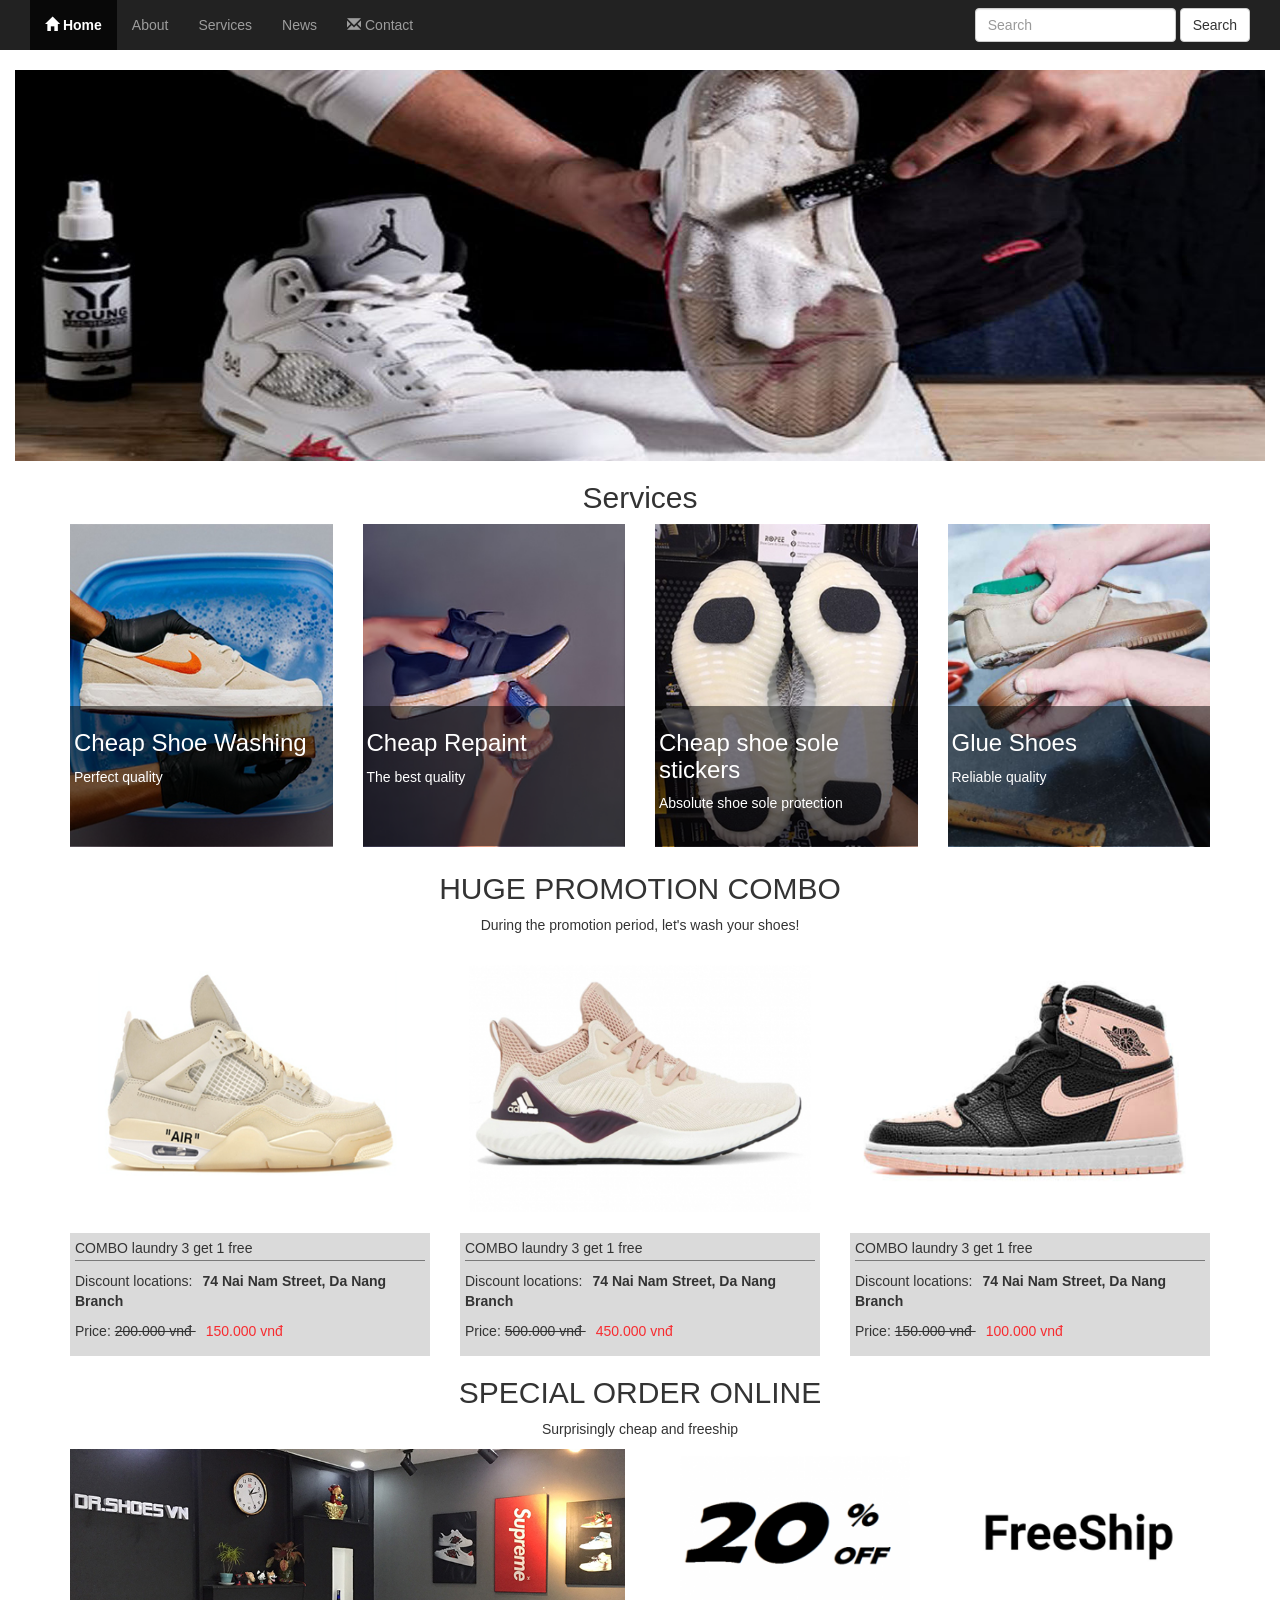
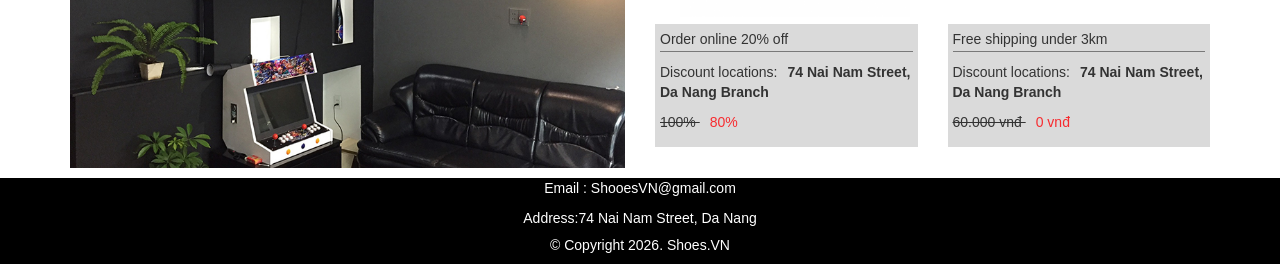
==== index.html @ 0bea7fb7 "first commit" ====
<!DOCTYPE html>
<html lang="en">

<head>
	<title>Shoe Laundry Shop</title>
	<meta charset="utf-8">
	<meta name="viewport" content="width=device-width, initial-scale=1">
	<!-- Bootstrap -->
	<link href="css/bootstrap.min.css" rel="stylesheet">
	<link href="styleindex.css" rel="stylesheet">

</head>

<body>

	<div class="container-fluid">

		<div class="row">

			<nav class="navbar navbar-inverse bg-primary" role="navigation">
				<div class="container-fluid">
					<!-- Brand and toggle get grouped for better mobile display -->
					<div class="navbar-header">
						<button type="button" class="navbar-toggle" data-toggle="collapse"
							data-target="#bs-example-navbar-collapse-1">
							<span class="sr-only">Toggle navigation</span>
							<span class="icon-bar"></span>
							<span class="icon-bar"></span>
							<span class="icon-bar"></span>
						</button>

					</div>

					<div class="collapse navbar-collapse" id="bs-example-navbar-collapse-1">
						<ul class="nav navbar-nav">

							<li class="active"> <a href="index.html"> <span class="glyphicon glyphicon-home"></span>
									Home</a> </li>

							<li><a href="#">About</a></li>
							<li><a href="#">Services</a></li>
							<li><a href="#">News</a></li>

							<li> <a href="contact.html"><span class="glyphicon glyphicon-envelope"></span> Contact</a>
							</li>
						</ul>


						<form class="navbar-form navbar-right" role="search">
							<div class="form-group">
								<input type="text" class="form-control" placeholder="Search">
							</div>
							<button type="submit" class="btn btn-default">Search</button>
						</form>

					</div><!-- /.navbar-collapse -->
				</div><!-- /.container-fluid -->
			</nav>

		</div>


		<div class="row">

			<div class="col-md-12">

				<img class="img-responsive" src="images/Shoes_Banner.jpg" />

			</div>

		</div>


	</div>
	<!--Kết thúc container-fluid-->

	<div class="container">

		<div class="row center">

			<div class="col-md-12">

				<h2>Services</h2>

			</div>

		</div>

		<div class="row">

			<div class="col-md-3 col-xs-12">
				<div class="blockImg">

					<img class="img-responsive" src="images/service01.jpg " />
					<div class="pos">
						<h3>Cheap Shoe Washing</h3>
						<p>Perfect quality</p>

					</div>

				</div>


			</div>

			<div class="col-md-3 col-xs-12">
				<div class="blockImg">
					<img class="img-responsive" src="images/service02.jpg" />
					<div class="pos">
						<h3>Cheap Repaint</h3>
						<p>The best quality</p>

					</div>

				</div>

			</div>

			<div class="col-md-3 col-xs-12">
				<div class="blockImg">

					<img class="img-responsive" src="images/service03.jpg" />
					<div class="pos">
						<h3>Cheap shoe sole stickers</h3>
						<p>Absolute shoe sole protection</p>

					</div>

				</div>


			</div>
			<div class="col-md-3 col-xs-12">
				<div class="blockImg">

					<img class="img-responsive" src="images/service04.jpg" />
					<div class="pos">
						<h3>Glue Shoes</h3>
						<p>Reliable quality</p>

					</div>

				</div>


			</div>


		</div>

		<div class="row center">

			<div class="col-md-12">

				<h2>HUGE PROMOTION COMBO</h2>
				<p>During the promotion period, let's wash your shoes!</p>
			</div>

		</div>

		<div class="row">

			<div class="col-md-4 col-xs-12">

				<div>

					<img class="img-responsive" src="images/combo01.PNG" />
					<div class="block">
						<p>COMBO laundry 3 get 1 free</p>
						<p>Discount locations:<span style="font-weight: bold;margin-left: 10px;">74 Nai Nam Street, Da
								Nang
								Branch</span> </p>
						<p>Price: <del> 200.000 vnđ </del> <span style="color: #F72B2F; margin-left:10px; ">150.000
								vnđ</span></p>

					</div>

				</div>

			</div>

			<div class="col-md-4 col-xs-12">

				<div>

					<img class="img-responsive" src="images/combo02.PNG" />
					<div class="block">
						<p>COMBO laundry 3 get 1 free</p>
						<p>Discount locations:<span style="font-weight: bold;margin-left: 10px;">74 Nai Nam Street, Da
								Nang
								Branch</span> </p>
						<p>Price: <del>500.000 vnđ </del> <span style="color: #F72B2F; margin-left:10px; ">450.000
								vnđ</span></p>
					</div>


				</div>

			</div>

			<div class="col-md-4 col-xs-12">

				<div>

					<img class="img-responsive" src="images/combo03.PNG" />
					<div class="block">
						<p>COMBO laundry 3 get 1 free</p>
						<p>Discount locations:<span style="font-weight: bold;margin-left: 10px;">74 Nai Nam Street, Da
								Nang
								Branch</span> </p>
						<p>Price: <del>150.000 vnđ </del> <span style="color: #F72B2F; margin-left:10px; ">100.000
								vnđ</span></p>

					</div>
				</div>

			</div>


		</div>


		<div class="row center">

			<div class="col-md-12 ">

				<h2>SPECIAL ORDER ONLINE</h2>
				<p>Surprisingly cheap and freeship</p>
			</div>

		</div>

		<div class="row">

			<div class="col-md-6 col-xs-12">

				<div>

					<img class="img-responsive" src="images/orderOnline.jpg" />

				</div>

			</div>

			<div class="col-md-3 col-xs-12">

				<div>

					<img class="img-responsive" src="images/sale20.png" />
					<div class="block">
						<p>Order online 20% off</p>
						<p>Discount locations:<span style="font-weight: bold;margin-left: 10px;">74 Nai Nam Street, Da
								Nang
								Branch</span> </p>
						<p><del>100% </del> <span style="color: #F72B2F; margin-left:10px; ">80%</span></p>
					</div>

				</div>

			</div>

			<div class="col-md-3 col-xs-12">

				<div>

					<img class="img-responsive" src="images/camau.jpg" />
					<div class="block">
						<p>Free shipping under 3km</p>
						<p>Discount locations:<span style="font-weight: bold;margin-left: 10px;">74 Nai Nam Street, Da
								Nang
								Branch</span> </p>
						<p><del>60.000 vnđ </del> <span style="color: #F72B2F; margin-left:10px; ">0 vnđ</span></p>
					</div>

				</div>

			</div>


		</div>



	</div>

	<div class="container-fluid footer">

		<div class="row">

			<div>

				<p>Email : ShooesVN@gmail.com</p>
				<p>Address:74 Nai Nam Street, Da Nang</p>
				<h5>&copy; Copyright 2026. Shoes.VN</h5>
			</div>

		</div>

	</div>

	<script src="js/Jquery.js"></script>
	<script src="js/bootstrap.min.js"></script>

</body>

</html>
---- styleindex.css ----
.center {
    text-align: center;
}

.block {
    background-color: #DADADA;
    padding: 5px;
}

.block p:first-child {
    padding-bottom: 2px;
    border-bottom: 1px solid #797979;
}

.footer {
    background-color: #000000;
    color: #FFFFFF;
    text-align: center;
    margin-top: 10px;
}

.blockImg {
    position: relative;
    display: inline-block;
}

.pos {
    background-color: rgb(0, 0, 0, 0.5);
    position: absolute;
    bottom: 1px;
    color: #fff;
    padding: 4px;
    width: 100%;
    height: 140px;
}

@media only screen and (max-width:600px) {
    .col-xs-12 {
        text-align: center;
    }
}
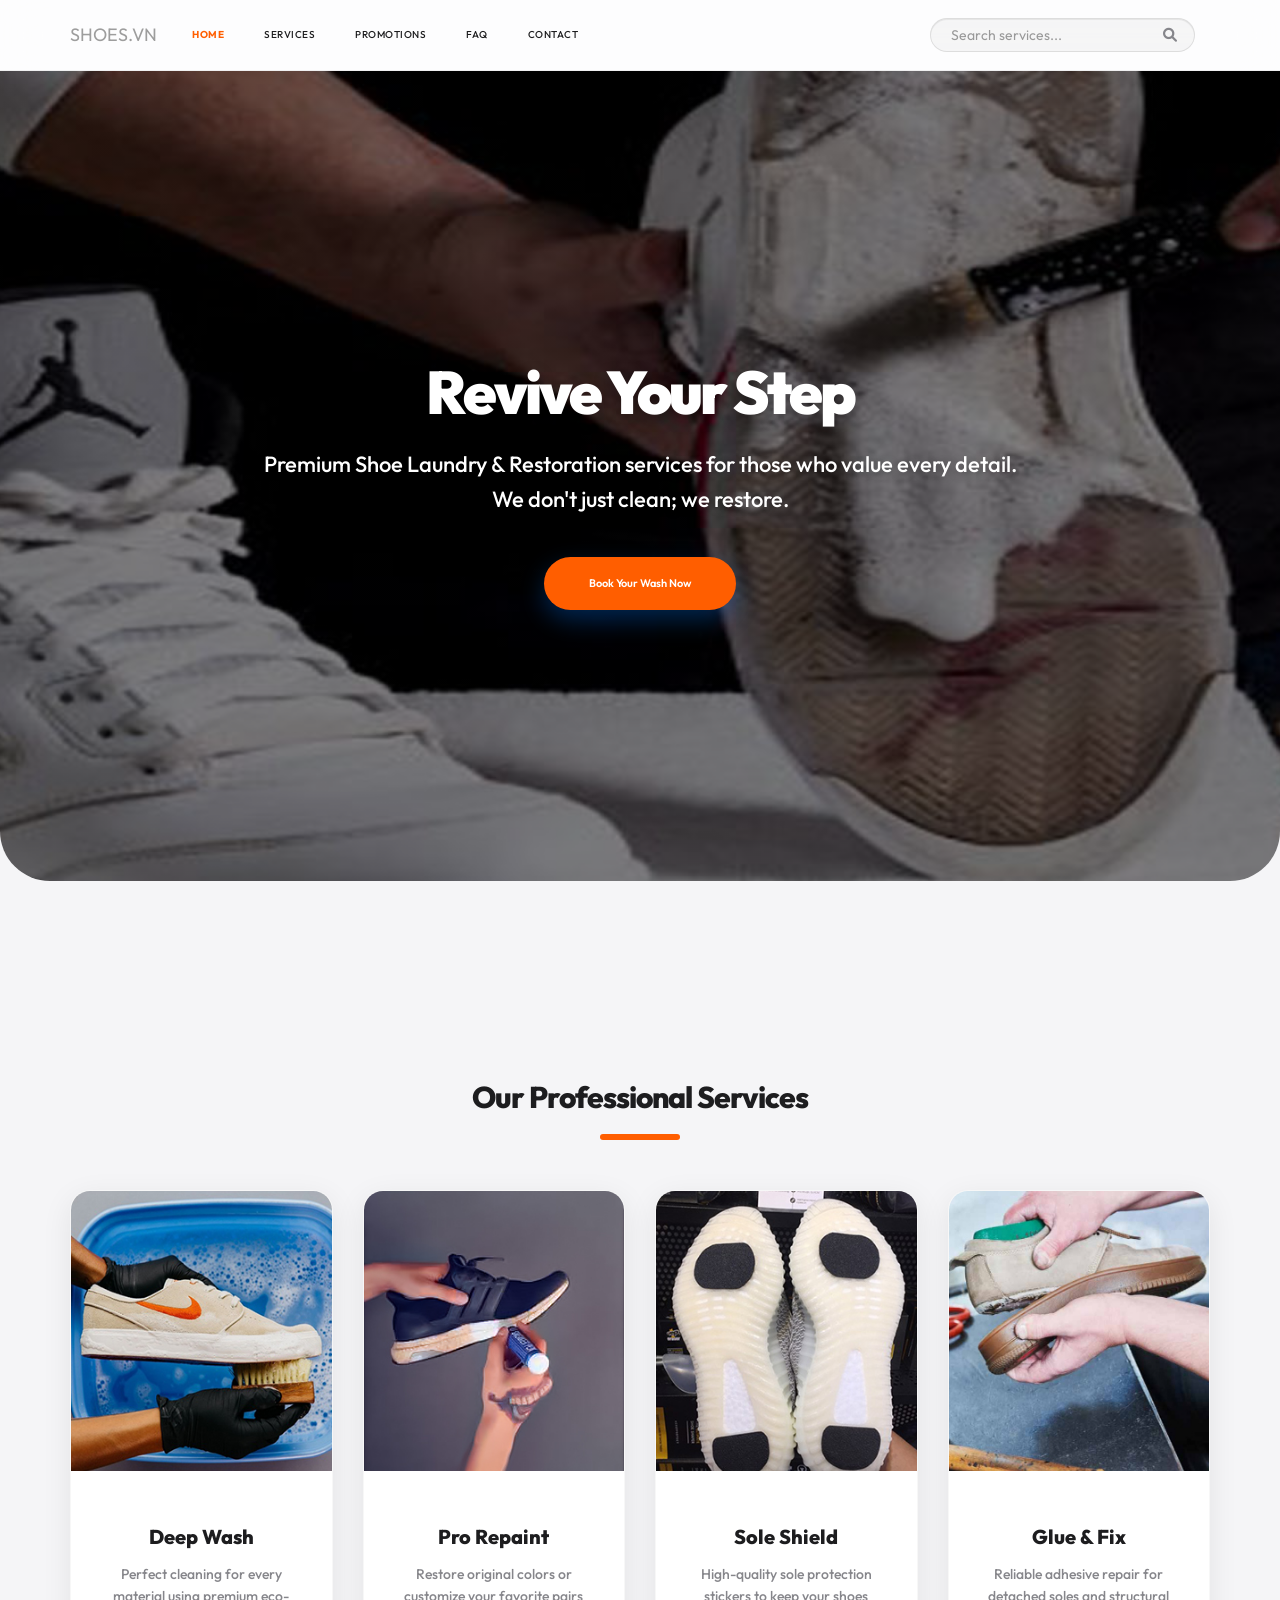
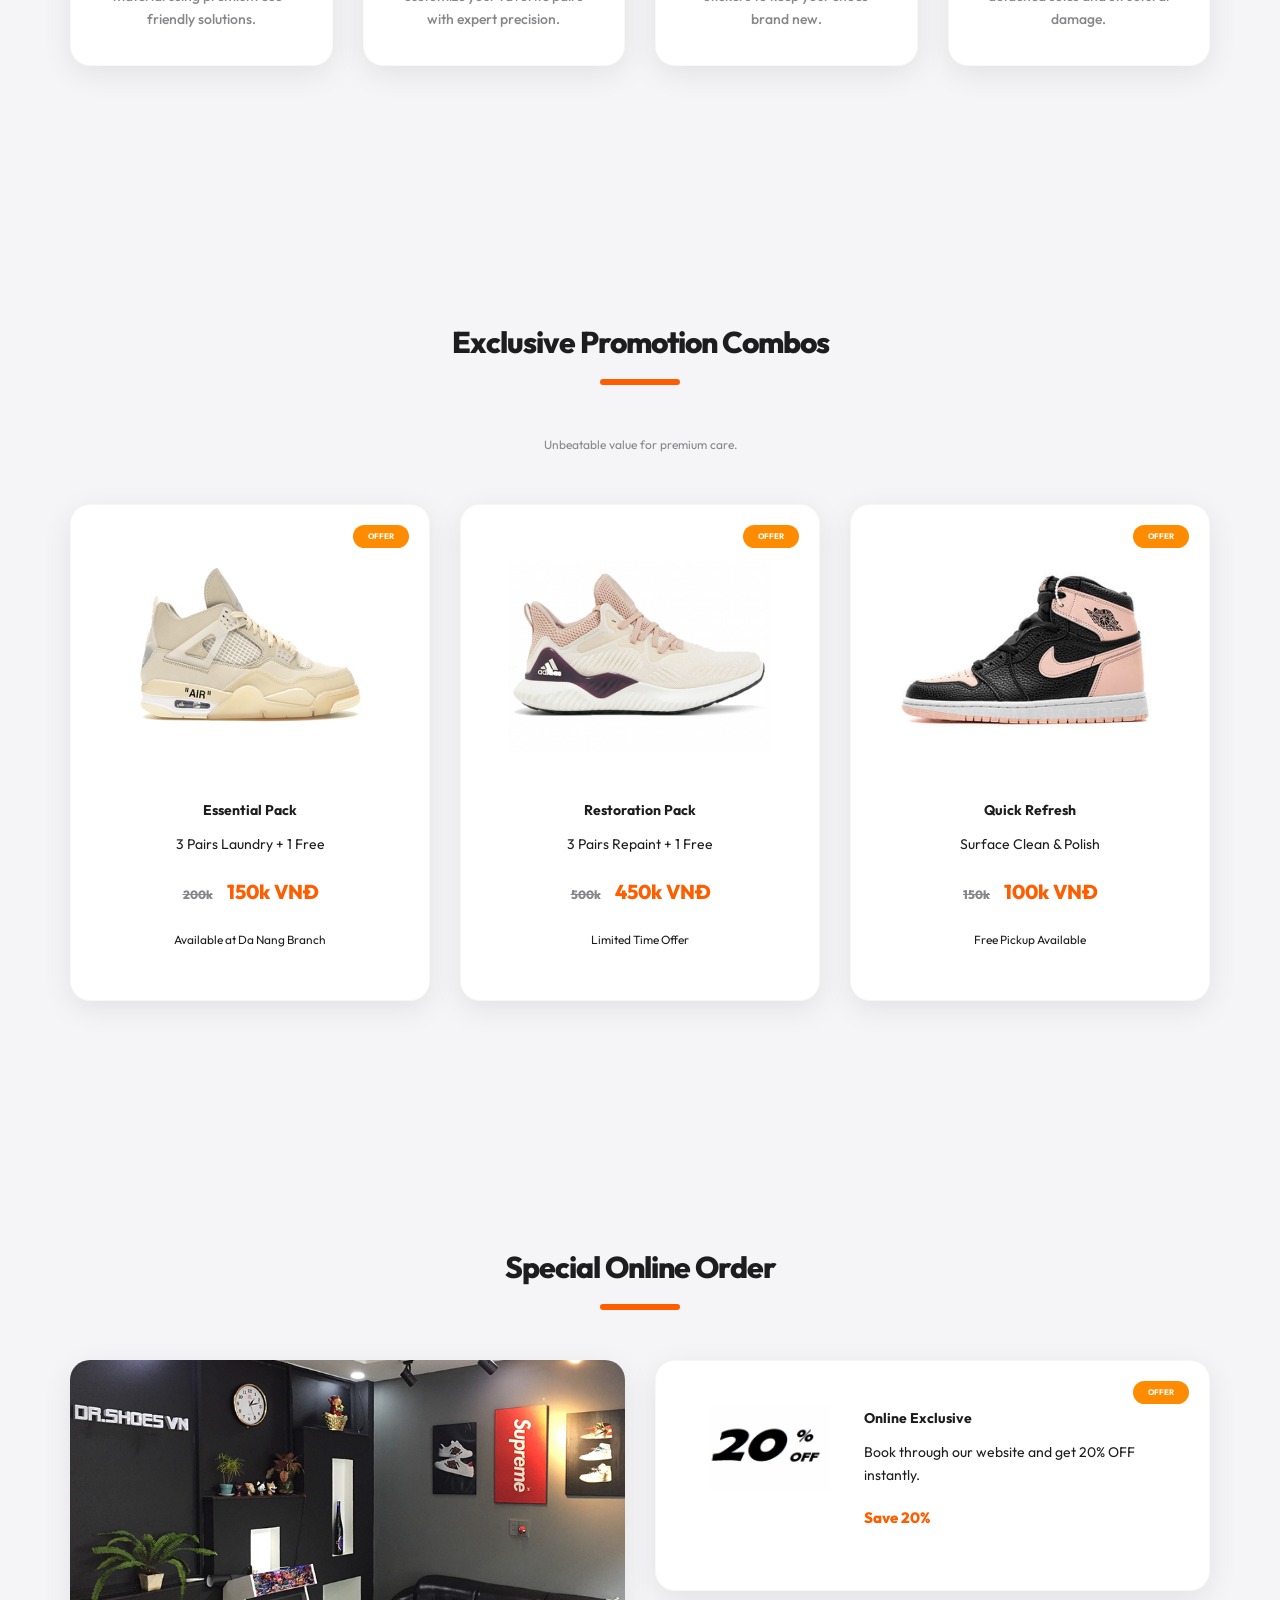
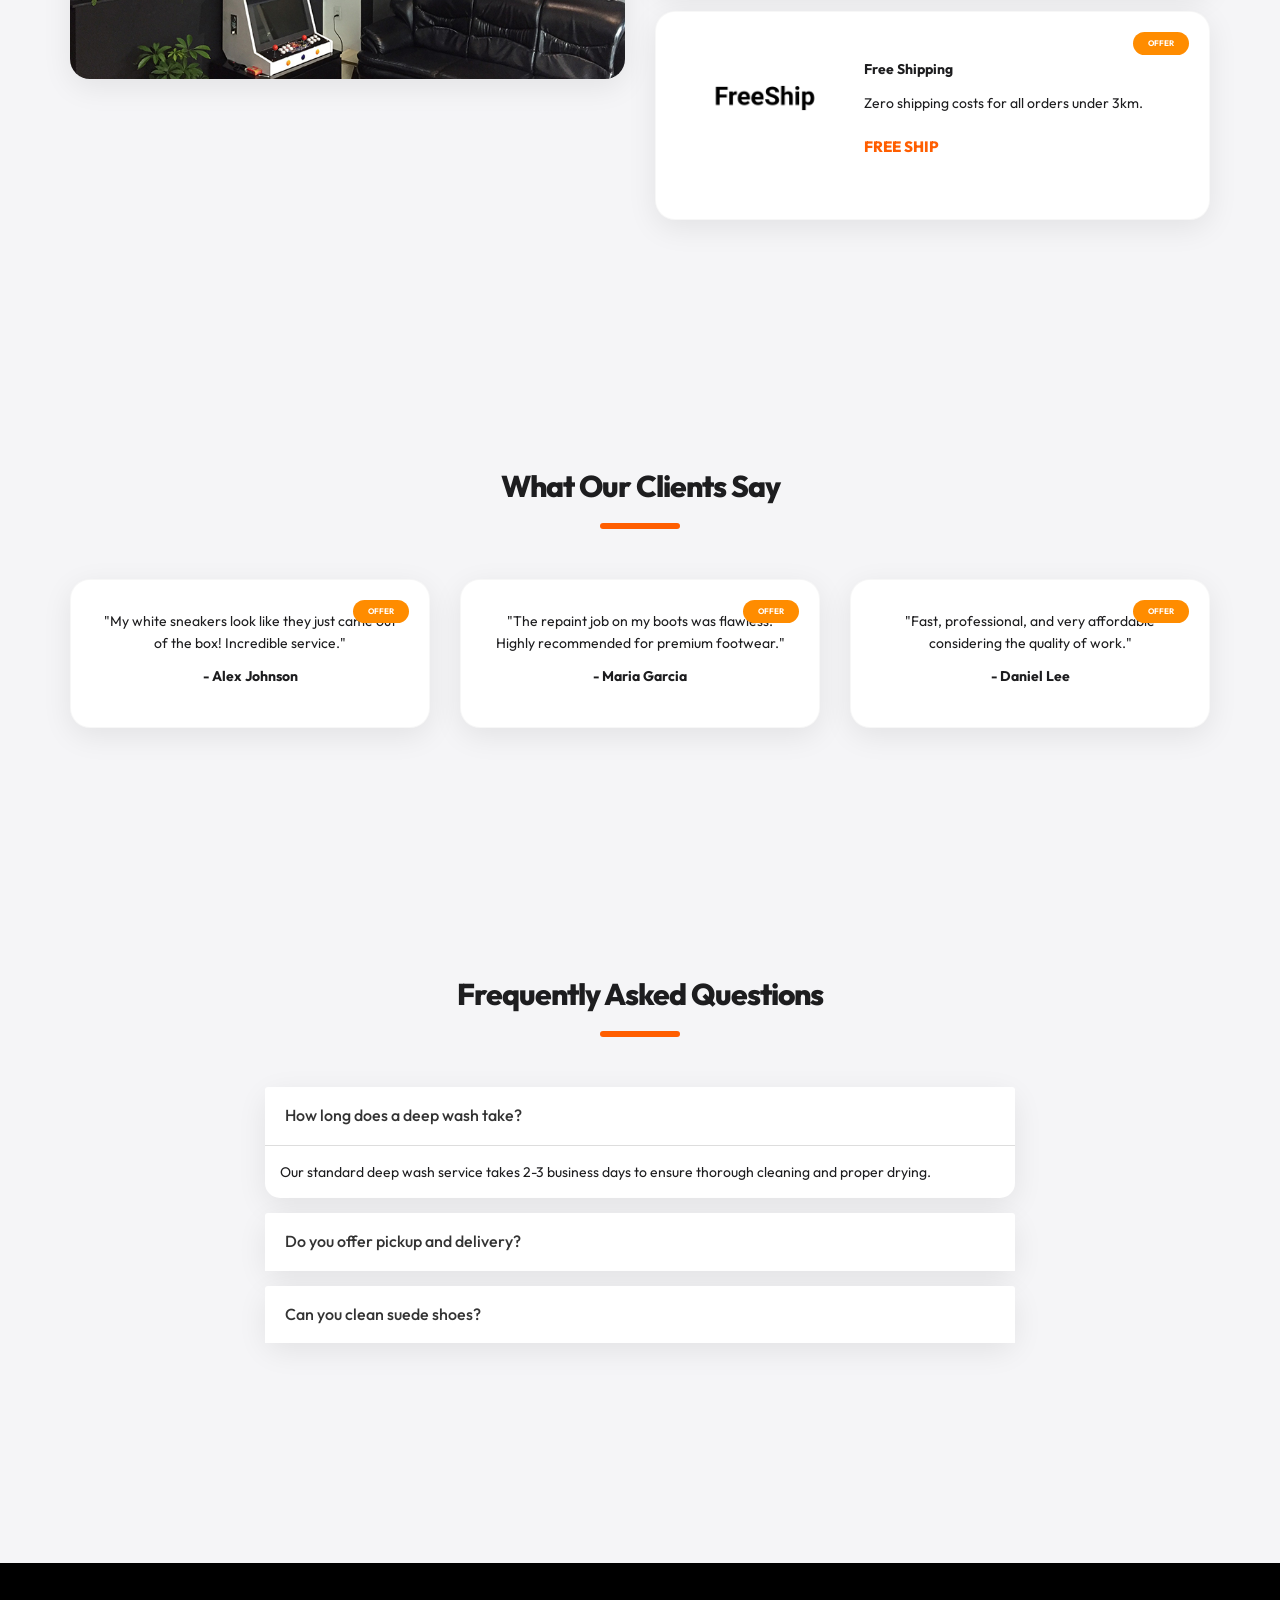
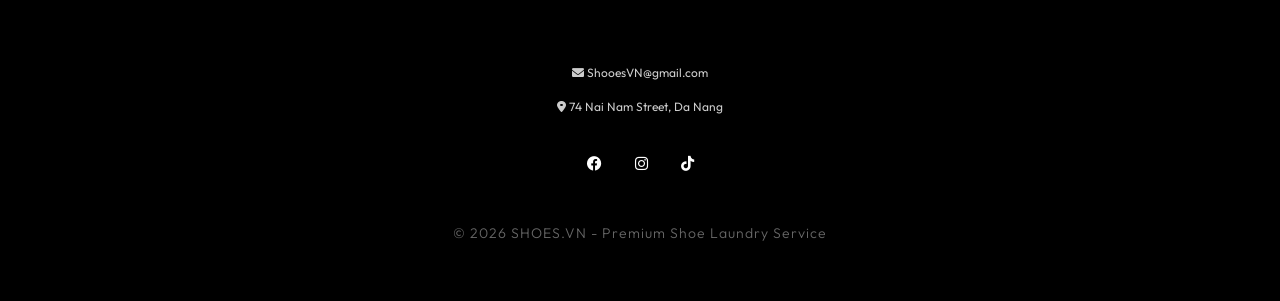
==== commit 153062b7: "update - UI" ====
--- a/index.html
+++ b/index.html
@@ -2,305 +2,308 @@
 <html lang="en">
 
 <head>
-	<title>Shoe Laundry Shop</title>
-	<meta charset="utf-8">
-	<meta name="viewport" content="width=device-width, initial-scale=1">
-	<!-- Bootstrap -->
-	<link href="css/bootstrap.min.css" rel="stylesheet">
-	<link href="styleindex.css" rel="stylesheet">
-
+    <title>Premium Shoe Laundry Shop | Shoes.VN</title>
+    <meta charset="utf-8">
+    <meta name="viewport" content="width=device-width, initial-scale=1">
+    <meta name="description" content="Professional shoe laundry service in Da Nang. Premium care for your sneakers, boots, and leather shoes.">
+    
+    <!-- Fonts -->
+    <link href="https://fonts.googleapis.com/css2?family=Outfit:wght@300;400;600;700;800&display=swap" rel="stylesheet">
+    
+    <!-- Bootstrap -->
+    <link href="css/bootstrap.min.css" rel="stylesheet">
+    <link href="styleindex.css" rel="stylesheet">
+    
+    <!-- Icons (Optional but nice) -->
+    <link rel="stylesheet" href="https://cdnjs.cloudflare.com/ajax/libs/font-awesome/6.0.0/css/all.min.css">
 </head>
 
 <body>
 
-	<div class="container-fluid">
-
-		<div class="row">
-
-			<nav class="navbar navbar-inverse bg-primary" role="navigation">
-				<div class="container-fluid">
-					<!-- Brand and toggle get grouped for better mobile display -->
-					<div class="navbar-header">
-						<button type="button" class="navbar-toggle" data-toggle="collapse"
-							data-target="#bs-example-navbar-collapse-1">
-							<span class="sr-only">Toggle navigation</span>
-							<span class="icon-bar"></span>
-							<span class="icon-bar"></span>
-							<span class="icon-bar"></span>
-						</button>
-
-					</div>
-
-					<div class="collapse navbar-collapse" id="bs-example-navbar-collapse-1">
-						<ul class="nav navbar-nav">
-
-							<li class="active"> <a href="index.html"> <span class="glyphicon glyphicon-home"></span>
-									Home</a> </li>
-
-							<li><a href="#">About</a></li>
-							<li><a href="#">Services</a></li>
-							<li><a href="#">News</a></li>
-
-							<li> <a href="contact.html"><span class="glyphicon glyphicon-envelope"></span> Contact</a>
-							</li>
-						</ul>
-
-
-						<form class="navbar-form navbar-right" role="search">
-							<div class="form-group">
-								<input type="text" class="form-control" placeholder="Search">
-							</div>
-							<button type="submit" class="btn btn-default">Search</button>
-						</form>
-
-					</div><!-- /.navbar-collapse -->
-				</div><!-- /.container-fluid -->
-			</nav>
-
-		</div>
-
-
-		<div class="row">
-
-			<div class="col-md-12">
-
-				<img class="img-responsive" src="images/Shoes_Banner.jpg" />
-
-			</div>
-
-		</div>
-
-
-	</div>
-	<!--Kết thúc container-fluid-->
-
-	<div class="container">
-
-		<div class="row center">
-
-			<div class="col-md-12">
-
-				<h2>Services</h2>
-
-			</div>
-
-		</div>
-
-		<div class="row">
-
-			<div class="col-md-3 col-xs-12">
-				<div class="blockImg">
-
-					<img class="img-responsive" src="images/service01.jpg " />
-					<div class="pos">
-						<h3>Cheap Shoe Washing</h3>
-						<p>Perfect quality</p>
-
-					</div>
-
-				</div>
-
-
-			</div>
-
-			<div class="col-md-3 col-xs-12">
-				<div class="blockImg">
-					<img class="img-responsive" src="images/service02.jpg" />
-					<div class="pos">
-						<h3>Cheap Repaint</h3>
-						<p>The best quality</p>
-
-					</div>
-
-				</div>
-
-			</div>
-
-			<div class="col-md-3 col-xs-12">
-				<div class="blockImg">
-
-					<img class="img-responsive" src="images/service03.jpg" />
-					<div class="pos">
-						<h3>Cheap shoe sole stickers</h3>
-						<p>Absolute shoe sole protection</p>
-
-					</div>
-
-				</div>
-
-
-			</div>
-			<div class="col-md-3 col-xs-12">
-				<div class="blockImg">
-
-					<img class="img-responsive" src="images/service04.jpg" />
-					<div class="pos">
-						<h3>Glue Shoes</h3>
-						<p>Reliable quality</p>
-
-					</div>
-
-				</div>
-
-
-			</div>
-
-
-		</div>
-
-		<div class="row center">
-
-			<div class="col-md-12">
-
-				<h2>HUGE PROMOTION COMBO</h2>
-				<p>During the promotion period, let's wash your shoes!</p>
-			</div>
-
-		</div>
-
-		<div class="row">
-
-			<div class="col-md-4 col-xs-12">
-
-				<div>
-
-					<img class="img-responsive" src="images/combo01.PNG" />
-					<div class="block">
-						<p>COMBO laundry 3 get 1 free</p>
-						<p>Discount locations:<span style="font-weight: bold;margin-left: 10px;">74 Nai Nam Street, Da
-								Nang
-								Branch</span> </p>
-						<p>Price: <del> 200.000 vnđ </del> <span style="color: #F72B2F; margin-left:10px; ">150.000
-								vnđ</span></p>
-
-					</div>
-
-				</div>
-
-			</div>
-
-			<div class="col-md-4 col-xs-12">
-
-				<div>
-
-					<img class="img-responsive" src="images/combo02.PNG" />
-					<div class="block">
-						<p>COMBO laundry 3 get 1 free</p>
-						<p>Discount locations:<span style="font-weight: bold;margin-left: 10px;">74 Nai Nam Street, Da
-								Nang
-								Branch</span> </p>
-						<p>Price: <del>500.000 vnđ </del> <span style="color: #F72B2F; margin-left:10px; ">450.000
-								vnđ</span></p>
-					</div>
-
-
-				</div>
-
-			</div>
-
-			<div class="col-md-4 col-xs-12">
-
-				<div>
-
-					<img class="img-responsive" src="images/combo03.PNG" />
-					<div class="block">
-						<p>COMBO laundry 3 get 1 free</p>
-						<p>Discount locations:<span style="font-weight: bold;margin-left: 10px;">74 Nai Nam Street, Da
-								Nang
-								Branch</span> </p>
-						<p>Price: <del>150.000 vnđ </del> <span style="color: #F72B2F; margin-left:10px; ">100.000
-								vnđ</span></p>
-
-					</div>
-				</div>
-
-			</div>
-
-
-		</div>
-
-
-		<div class="row center">
-
-			<div class="col-md-12 ">
-
-				<h2>SPECIAL ORDER ONLINE</h2>
-				<p>Surprisingly cheap and freeship</p>
-			</div>
-
-		</div>
-
-		<div class="row">
-
-			<div class="col-md-6 col-xs-12">
-
-				<div>
-
-					<img class="img-responsive" src="images/orderOnline.jpg" />
-
-				</div>
-
-			</div>
-
-			<div class="col-md-3 col-xs-12">
-
-				<div>
-
-					<img class="img-responsive" src="images/sale20.png" />
-					<div class="block">
-						<p>Order online 20% off</p>
-						<p>Discount locations:<span style="font-weight: bold;margin-left: 10px;">74 Nai Nam Street, Da
-								Nang
-								Branch</span> </p>
-						<p><del>100% </del> <span style="color: #F72B2F; margin-left:10px; ">80%</span></p>
-					</div>
-
-				</div>
-
-			</div>
-
-			<div class="col-md-3 col-xs-12">
-
-				<div>
-
-					<img class="img-responsive" src="images/camau.jpg" />
-					<div class="block">
-						<p>Free shipping under 3km</p>
-						<p>Discount locations:<span style="font-weight: bold;margin-left: 10px;">74 Nai Nam Street, Da
-								Nang
-								Branch</span> </p>
-						<p><del>60.000 vnđ </del> <span style="color: #F72B2F; margin-left:10px; ">0 vnđ</span></p>
-					</div>
-
-				</div>
-
-			</div>
-
-
-		</div>
-
-
-
-	</div>
-
-	<div class="container-fluid footer">
-
-		<div class="row">
-
-			<div>
-
-				<p>Email : ShooesVN@gmail.com</p>
-				<p>Address:74 Nai Nam Street, Da Nang</p>
-				<h5>&copy; Copyright 2026. Shoes.VN</h5>
-			</div>
-
-		</div>
-
-	</div>
-
-	<script src="js/Jquery.js"></script>
-	<script src="js/bootstrap.min.js"></script>
-
+    <!-- Navbar -->
+    <nav class="navbar navbar-inverse" role="navigation">
+        <div class="container">
+            <div class="navbar-header">
+                <button type="button" class="navbar-toggle" data-toggle="collapse"
+                    data-target="#main-nav">
+                    <span class="sr-only">Toggle navigation</span>
+                    <span class="icon-bar"></span>
+                    <span class="icon-bar"></span>
+                    <span class="icon-bar"></span>
+                </button>
+                <a class="navbar-brand" href="index.html">SHOES.VN</a>
+            </div>
+
+            <div class="collapse navbar-collapse" id="main-nav">
+                <ul class="nav navbar-nav">
+                    <li class="active"><a href="index.html">Home</a></li>
+                    <li><a href="#services">Services</a></li>
+                    <li><a href="#promotions">Promotions</a></li>
+                    <li><a href="#faq">FAQ</a></li>
+                    <li><a href="contact.html">Contact</a></li>
+                </ul>
+
+                <form class="navbar-form navbar-right" role="search">
+                    <div class="form-group search-wrapper">
+                        <input type="text" class="form-control" placeholder="Search services...">
+                        <i class="fas fa-search search-icon"></i>
+                    </div>
+                </form>
+            </div>
+        </div>
+    </nav>
+
+    <!-- Hero Section -->
+    <header class="hero-section">
+        <div class="hero-content">
+            <h1>Revive Your Step</h1>
+            <p>Premium Shoe Laundry & Restoration services for those who value every detail. We don't just clean; we restore.</p>
+            <a href="contact.html" class="btn-primary-modern">Book Your Wash Now</a>
+        </div>
+    </header>
+
+    <main class="container">
+
+        <!-- Services Section -->
+        <section id="services" class="section-padding">
+            <h2>Our Professional Services</h2>
+            <div class="row">
+                <div class="col-md-3 col-sm-6">
+                    <div class="service-card">
+                        <div class="img-wrapper">
+                            <img src="images/service01.jpg" alt="Shoe Washing">
+                        </div>
+                        <div class="card-body">
+                            <h3>Deep Wash</h3>
+                            <p>Perfect cleaning for every material using premium eco-friendly solutions.</p>
+                        </div>
+                    </div>
+                </div>
+
+                <div class="col-md-3 col-sm-6">
+                    <div class="service-card">
+                        <div class="img-wrapper">
+                            <img src="images/service02.jpg" alt="Repaint">
+                        </div>
+                        <div class="card-body">
+                            <h3>Pro Repaint</h3>
+                            <p>Restore original colors or customize your favorite pairs with expert precision.</p>
+                        </div>
+                    </div>
+                </div>
+
+                <div class="col-md-3 col-sm-6">
+                    <div class="service-card">
+                        <div class="img-wrapper">
+                            <img src="images/service03.jpg" alt="Sole Protection">
+                        </div>
+                        <div class="card-body">
+                            <h3>Sole Shield</h3>
+                            <p>High-quality sole protection stickers to keep your shoes brand new.</p>
+                        </div>
+                    </div>
+                </div>
+
+                <div class="col-md-3 col-sm-6">
+                    <div class="service-card">
+                        <div class="img-wrapper">
+                            <img src="images/service04.jpg" alt="Glue Repair">
+                        </div>
+                        <div class="card-body">
+                            <h3>Glue & Fix</h3>
+                            <p>Reliable adhesive repair for detached soles and structural damage.</p>
+                        </div>
+                    </div>
+                </div>
+            </div>
+        </section>
+
+        <!-- Promotions Section -->
+        <section id="promotions" class="section-padding">
+            <div class="row center">
+                <div class="col-md-12">
+                    <h2>Exclusive Promotion Combos</h2>
+                    <p style="margin-bottom: 50px; font-size: 1.2rem; color: var(--text-muted);">Unbeatable value for premium care.</p>
+                </div>
+            </div>
+
+            <div class="row">
+                <div class="col-md-4">
+                    <div class="combo-card">
+                        <img src="images/combo01.PNG" alt="Combo 1">
+                        <h4>Essential Pack</h4>
+                        <p>3 Pairs Laundry + 1 Free</p>
+                        <div class="price-tag"><del>200k</del> 150k VNĐ</div>
+                        <p><small>Available at Da Nang Branch</small></p>
+                    </div>
+                </div>
+
+                <div class="col-md-4">
+                    <div class="combo-card">
+                        <img src="images/combo02.PNG" alt="Combo 2">
+                        <h4>Restoration Pack</h4>
+                        <p>3 Pairs Repaint + 1 Free</p>
+                        <div class="price-tag"><del>500k</del> 450k VNĐ</div>
+                        <p><small>Limited Time Offer</small></p>
+                    </div>
+                </div>
+
+                <div class="col-md-4">
+                    <div class="combo-card">
+                        <img src="images/combo03.PNG" alt="Combo 3">
+                        <h4>Quick Refresh</h4>
+                        <p>Surface Clean & Polish</p>
+                        <div class="price-tag"><del>150k</del> 100k VNĐ</div>
+                        <p><small>Free Pickup Available</small></p>
+                    </div>
+                </div>
+            </div>
+        </section>
+
+        <!-- Online Order Section -->
+        <section class="section-padding">
+            <h2>Special Online Order</h2>
+            <div class="row">
+                <div class="col-md-6">
+                    <div style="border-radius: 20px; overflow: hidden; box-shadow: var(--shadow-soft);">
+                        <img class="img-responsive" src="images/orderOnline.jpg" alt="Order Online">
+                    </div>
+                </div>
+                <div class="col-md-6">
+                    <div class="row">
+                        <div class="col-md-12">
+                            <div class="combo-card" style="margin-bottom: 20px; text-align: left;">
+                                <div class="row">
+                                    <div class="col-xs-4">
+                                        <img src="images/sale20.png" alt="20% Off" class="img-responsive">
+                                    </div>
+                                    <div class="col-xs-8">
+                                        <h4>Online Exclusive</h4>
+                                        <p>Book through our website and get 20% OFF instantly.</p>
+                                        <div class="price-tag" style="font-size: 1.5rem;">Save 20%</div>
+                                    </div>
+                                </div>
+                            </div>
+                        </div>
+                        <div class="col-md-12">
+                            <div class="combo-card" style="text-align: left;">
+                                <div class="row">
+                                    <div class="col-xs-4">
+                                        <img src="images/camau.jpg" alt="Free Shipping" class="img-responsive">
+                                    </div>
+                                    <div class="col-xs-8">
+                                        <h4>Free Shipping</h4>
+                                        <p>Zero shipping costs for all orders under 3km.</p>
+                                        <div class="price-tag" style="font-size: 1.5rem;">FREE SHIP</div>
+                                    </div>
+                                </div>
+                            </div>
+                        </div>
+                    </div>
+                </div>
+            </div>
+        </section>
+
+        <!-- Testimonials -->
+        <section id="testimonials" class="section-padding">
+            <h2>What Our Clients Say</h2>
+            <div class="row">
+                <div class="col-md-4">
+                    <div class="combo-card" style="padding: 30px;">
+                        <p>"My white sneakers look like they just came out of the box! Incredible service."</p>
+                        <p><strong>- Alex Johnson</strong></p>
+                    </div>
+                </div>
+                <div class="col-md-4">
+                    <div class="combo-card" style="padding: 30px;">
+                        <p>"The repaint job on my boots was flawless. Highly recommended for premium footwear."</p>
+                        <p><strong>- Maria Garcia</strong></p>
+                    </div>
+                </div>
+                <div class="col-md-4">
+                    <div class="combo-card" style="padding: 30px;">
+                        <p>"Fast, professional, and very affordable considering the quality of work."</p>
+                        <p><strong>- Daniel Lee</strong></p>
+                    </div>
+                </div>
+            </div>
+        </section>
+
+        <!-- FAQ Section -->
+        <section id="faq" class="section-padding">
+            <h2>Frequently Asked Questions</h2>
+            <div class="row">
+                <div class="col-md-8 col-md-offset-2">
+                    <div class="panel-group" id="accordion">
+                        <div class="panel panel-default" style="border-radius: 15px; border: none; box-shadow: var(--shadow-soft); margin-bottom: 15px;">
+                            <div class="panel-heading" style="background: white; padding: 20px;">
+                                <h4 class="panel-title">
+                                    <a data-toggle="collapse" data-parent="#accordion" href="#collapse1">How long does a deep wash take?</a>
+                                </h4>
+                            </div>
+                            <div id="collapse1" class="panel-collapse collapse in">
+                                <div class="panel-body">Our standard deep wash service takes 2-3 business days to ensure thorough cleaning and proper drying.</div>
+                            </div>
+                        </div>
+                        <div class="panel panel-default" style="border-radius: 15px; border: none; box-shadow: var(--shadow-soft); margin-bottom: 15px;">
+                            <div class="panel-heading" style="background: white; padding: 20px;">
+                                <h4 class="panel-title">
+                                    <a data-toggle="collapse" data-parent="#accordion" href="#collapse2">Do you offer pickup and delivery?</a>
+                                </h4>
+                            </div>
+                            <div id="collapse2" class="panel-collapse collapse">
+                                <div class="panel-body">Yes, we offer free pickup and delivery for orders within 3km. A small fee applies for greater distances.</div>
+                            </div>
+                        </div>
+                        <div class="panel panel-default" style="border-radius: 15px; border: none; box-shadow: var(--shadow-soft); margin-bottom: 15px;">
+                            <div class="panel-heading" style="background: white; padding: 20px;">
+                                <h4 class="panel-title">
+                                    <a data-toggle="collapse" data-parent="#accordion" href="#collapse3">Can you clean suede shoes?</a>
+                                </h4>
+                            </div>
+                            <div id="collapse3" class="panel-collapse collapse">
+                                <div class="panel-body">Absolutely! We use specialized cleaning methods and brushes for delicate materials like suede and nubuck.</div>
+                            </div>
+                        </div>
+                    </div>
+                </div>
+            </div>
+        </section>
+
+    </main>
+
+    <!-- Footer -->
+    <footer class="footer">
+        <div class="container footer-content">
+            <p><i class="fas fa-envelope"></i> ShooesVN@gmail.com</p>
+            <p><i class="fas fa-map-marker-alt"></i> 74 Nai Nam Street, Da Nang</p>
+            <div style="margin-top: 20px;">
+                <a href="#" style="color: white; margin: 0 15px; font-size: 1.5rem;"><i class="fab fa-facebook"></i></a>
+                <a href="#" style="color: white; margin: 0 15px; font-size: 1.5rem;"><i class="fab fa-instagram"></i></a>
+                <a href="#" style="color: white; margin: 0 15px; font-size: 1.5rem;"><i class="fab fa-tiktok"></i></a>
+            </div>
+            <h5>&copy; 2026 SHOES.VN - Premium Shoe Laundry Service</h5>
+        </div>
+    </footer>
+
+    <script src="js/Jquery.js"></script>
+    <script src="js/bootstrap.min.js"></script>
+    <script>
+        // Smooth scrolling for anchor links
+        $(document).ready(function(){
+            $("a").on('click', function(event) {
+                if (this.hash !== "") {
+                    event.preventDefault();
+                    var hash = this.hash;
+                    $('html, body').animate({
+                        scrollTop: $(hash).offset().top - 80
+                    }, 800, function(){
+                        window.location.hash = hash;
+                    });
+                }
+            });
+        });
+    </script>
 </body>
 
 </html>
--- a/styleindex.css
+++ b/styleindex.css
@@ -1,41 +1,370 @@
+:root {
+    --primary: #FF5E00; /* Vibrant Orange */
+    --primary-hover: #E65500;
+    --secondary: #FF8C00;
+    --bg-light: #F5F5F7;
+    --surface: rgba(255, 255, 255, 0.8);
+    --text-main: #1D1D1F;
+    --text-muted: #86868B;
+    --border-radius: 20px;
+    --shadow-soft: 0 8px 30px rgba(0, 0, 0, 0.08);
+    --shadow-glow: 0 0 25px rgba(255, 94, 0, 0.4);
+    --transition: all 0.4s cubic-bezier(0.16, 1, 0.3, 1);
+}
+
+* {
+    margin: 0;
+    padding: 0;
+    box-sizing: border-box;
+}
+
+body {
+    font-family: 'Outfit', -apple-system, BlinkMacSystemFont, "Segoe UI", Roboto, sans-serif;
+    background-color: var(--bg-light);
+    color: var(--text-main);
+    line-height: 1.6;
+    overflow-x: hidden;
+}
+
+/* Navbar Modernization */
+.navbar {
+    background: var(--surface) !important;
+    backdrop-filter: blur(20px);
+    -webkit-backdrop-filter: blur(20px);
+    border-bottom: 1px solid rgba(0, 0, 0, 0.05) !important;
+    padding: 10px 0;
+    transition: var(--transition);
+    position: sticky;
+    top: 0;
+    z-index: 1000;
+    margin-bottom: 0 !important;
+    border-radius: 0 !important;
+}
+
+.navbar-inverse .navbar-nav > li > a {
+    color: var(--text-main) !important;
+    font-weight: 500;
+    font-size: 1rem;
+    padding: 15px 20px;
+    transition: var(--transition);
+    text-transform: uppercase;
+    letter-spacing: 0.5px;
+}
+
+.navbar-inverse .navbar-nav > li > a:hover {
+    color: var(--primary) !important;
+}
+
+.navbar-inverse .navbar-nav > .active > a,
+.navbar-inverse .navbar-nav > .active > a:hover,
+.navbar-inverse .navbar-nav > .active > a:focus,
+.navbar-inverse .navbar-nav > .active {
+    background: transparent !important;
+    background-color: transparent !important;
+    color: var(--primary) !important;
+    font-weight: 700;
+    box-shadow: none !important;
+}
+
+.navbar-inverse .navbar-nav > li > a:focus,
+.navbar-inverse .navbar-nav > li > a:hover {
+    background: transparent !important;
+    color: var(--primary) !important;
+}
+
+/* Search Box with Icon */
+.search-wrapper {
+    position: relative;
+}
+
+.search-icon {
+    position: absolute;
+    right: 18px;
+    top: 50%;
+    transform: translateY(-50%);
+    color: var(--text-muted);
+    font-size: 1.4rem;
+    font-weight: 900;
+    pointer-events: none;
+    transition: var(--transition);
+}
+
+.search-wrapper .form-control {
+    padding-right: 40px !important;
+    padding-left: 20px !important;
+    border-radius: 20px !important;
+    border: 1px solid rgba(0,0,0,0.1) !important;
+    background: rgba(0,0,0,0.03) !important;
+    transition: var(--transition);
+}
+
+.search-wrapper .form-control:focus {
+    background: white !important;
+    border-color: var(--primary) !important;
+    box-shadow: 0 0 0 4px rgba(255, 94, 0, 0.1) !important;
+}
+
+.search-wrapper .form-control:focus + .search-icon {
+    color: var(--primary);
+}
+
+/* Hero Section */
+.hero-section {
+    position: relative;
+    height: 90vh;
+    display: flex;
+    align-items: center;
+    justify-content: center;
+    background: linear-gradient(rgba(0,0,0,0.5), rgba(0,0,0,0.5)), url('images/Shoes_Banner.jpg');
+    background-size: cover;
+    background-position: center;
+    background-attachment: fixed;
+    color: white;
+    text-align: center;
+    margin-bottom: 80px;
+    border-radius: 0 0 50px 50px;
+}
+
+.hero-content {
+    max-width: 800px;
+    padding: 20px;
+}
+
+.hero-content h1 {
+    font-size: 6rem;
+    font-weight: 900;
+    margin-bottom: 25px;
+    letter-spacing: -3px;
+    line-height: 1;
+    animation: fadeInUp 1s ease-out;
+    text-shadow: 0 5px 15px rgba(0,0,0,0.3);
+}
+
+.hero-content p {
+    font-size: 2.2rem;
+    margin-bottom: 40px;
+    opacity: 1;
+    font-weight: 500;
+    animation: fadeInUp 1s ease-out 0.2s backwards;
+    text-shadow: 0 2px 10px rgba(0,0,0,0.3);
+}
+
+.btn-primary-modern {
+    background: var(--primary);
+    color: white !important;
+    padding: 18px 45px;
+    border-radius: 50px;
+    font-weight: 600;
+    text-decoration: none;
+    transition: var(--transition);
+    display: inline-block;
+    border: none;
+    font-size: 1.1rem;
+    box-shadow: 0 10px 25px rgba(0, 122, 255, 0.3);
+    animation: fadeInUp 1s ease-out 0.4s backwards;
+}
+
+.btn-primary-modern:hover {
+    transform: translateY(-5px) scale(1.05);
+    box-shadow: var(--shadow-glow);
+    background: var(--primary-hover);
+    animation: pulseGlow 1s infinite;
+}
+
+@keyframes pulseGlow {
+    0% { box-shadow: 0 0 0 0 rgba(255, 94, 0, 0.7); }
+    70% { box-shadow: 0 0 0 15px rgba(255, 94, 0, 0); }
+    100% { box-shadow: 0 0 0 0 rgba(255, 94, 0, 0); }
+}
+
+/* Section Styling */
+.section-padding {
+    padding: 100px 0;
+}
+
+h2 {
+    font-size: 3rem;
+    font-weight: 800;
+    margin-bottom: 50px;
+    text-align: center;
+    letter-spacing: -1px;
+}
+
+h2::after {
+    content: '';
+    display: block;
+    width: 80px;
+    height: 6px;
+    background: var(--primary);
+    margin: 20px auto 0;
+    border-radius: 3px;
+}
+
+/* Service Cards */
+.service-card {
+    background: white;
+    border-radius: var(--border-radius);
+    overflow: hidden;
+    box-shadow: var(--shadow-soft);
+    transition: var(--transition);
+    margin-bottom: 40px;
+    height: 100%;
+    border: 1px solid rgba(0,0,0,0.03);
+}
+
+.service-card:hover {
+    transform: translateY(-15px);
+    box-shadow: 0 30px 60px rgba(0, 0, 0, 0.12);
+}
+
+.service-card .img-wrapper {
+    height: 280px;
+    overflow: hidden;
+}
+
+.service-card img {
+    width: 100%;
+    height: 100%;
+    object-fit: cover;
+    transition: var(--transition);
+}
+
+.service-card:hover img {
+    transform: scale(1.1);
+}
+
+.service-card .card-body {
+    padding: 35px;
+    text-align: center;
+}
+
+.service-card h3 {
+    font-size: 2rem;
+    font-weight: 800;
+    margin-bottom: 15px;
+    color: var(--text-main);
+}
+
+.service-card p {
+    color: var(--text-muted);
+    font-size: 1.4rem;
+    font-weight: 500;
+    margin-bottom: 0;
+}
+
+/* Combo Cards */
+.combo-card {
+    background: white;
+    border-radius: var(--border-radius);
+    padding: 40px;
+    text-align: center;
+    box-shadow: var(--shadow-soft);
+    transition: var(--transition);
+    margin-bottom: 30px;
+    border: 1px solid rgba(0,0,0,0.03);
+    position: relative;
+}
+
+.combo-card::before {
+    content: 'OFFER';
+    position: absolute;
+    top: 20px;
+    right: 20px;
+    background: var(--secondary);
+    color: white;
+    padding: 5px 15px;
+    border-radius: 20px;
+    font-size: 0.8rem;
+    font-weight: 700;
+}
+
+.combo-card:hover {
+    transform: translateY(-10px);
+}
+
+.combo-card img {
+    border-radius: 15px;
+    margin-bottom: 25px;
+    width: 100%;
+}
+
+.combo-card h4 {
+    font-size: 1.4rem;
+    font-weight: 700;
+    margin-bottom: 15px;
+}
+
+.combo-card .price-tag {
+    font-size: 2rem;
+    font-weight: 800;
+    color: var(--primary);
+    margin: 20px 0;
+}
+
+.combo-card del {
+    color: var(--text-muted);
+    font-size: 1.2rem;
+    margin-right: 10px;
+}
+
+/* Footer */
+.footer {
+    background: #000 !important;
+    color: white !important;
+    padding: 100px 0 50px;
+    margin-top: 100px;
+}
+
+.footer-content {
+    display: flex;
+    flex-direction: column;
+    align-items: center;
+}
+
+.footer p {
+    font-size: 1.2rem;
+    opacity: 0.8;
+    margin-bottom: 15px;
+}
+
+.footer h5 {
+    margin-top: 50px;
+    opacity: 0.4;
+    font-weight: 300;
+    letter-spacing: 1px;
+}
+
+/* Animations */
+@keyframes fadeInUp {
+    from {
+        opacity: 0;
+        transform: translateY(30px);
+    }
+    to {
+        opacity: 1;
+        transform: translateY(0);
+    }
+}
+
 .center {
     text-align: center;
 }
 
-.block {
-    background-color: #DADADA;
-    padding: 5px;
-}
-
-.block p:first-child {
-    padding-bottom: 2px;
-    border-bottom: 1px solid #797979;
-}
-
-.footer {
-    background-color: #000000;
-    color: #FFFFFF;
-    text-align: center;
-    margin-top: 10px;
-}
-
-.blockImg {
-    position: relative;
-    display: inline-block;
-}
-
-.pos {
-    background-color: rgb(0, 0, 0, 0.5);
-    position: absolute;
-    bottom: 1px;
-    color: #fff;
-    padding: 4px;
-    width: 100%;
-    height: 140px;
-}
-
-@media only screen and (max-width:600px) {
-    .col-xs-12 {
-        text-align: center;
+/* Responsive */
+@media (max-width: 992px) {
+    .hero-content h1 {
+        font-size: 3.5rem;
+    }
+}
+
+@media (max-width: 768px) {
+    .hero-section {
+        height: 70vh;
+    }
+    .hero-content h1 {
+        font-size: 2.8rem;
+    }
+    h2 {
+        font-size: 2.2rem;
     }
 }
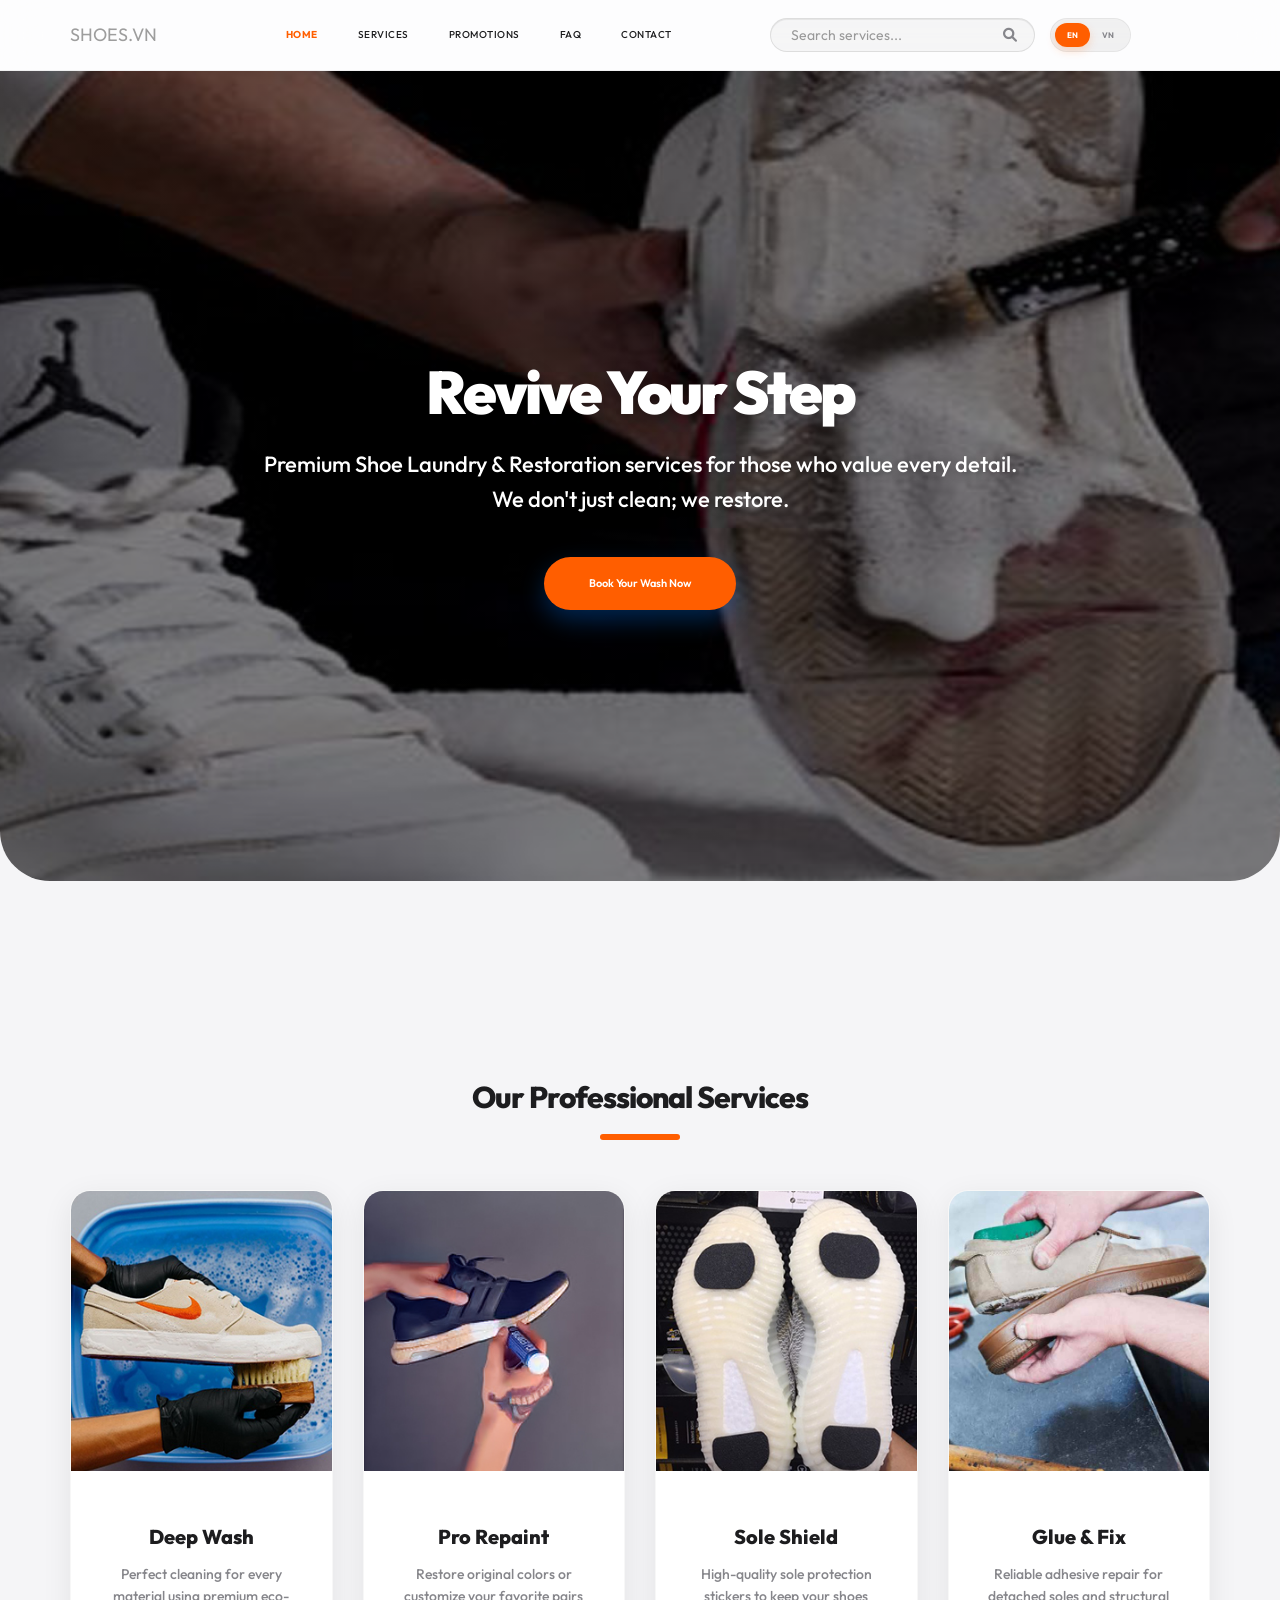
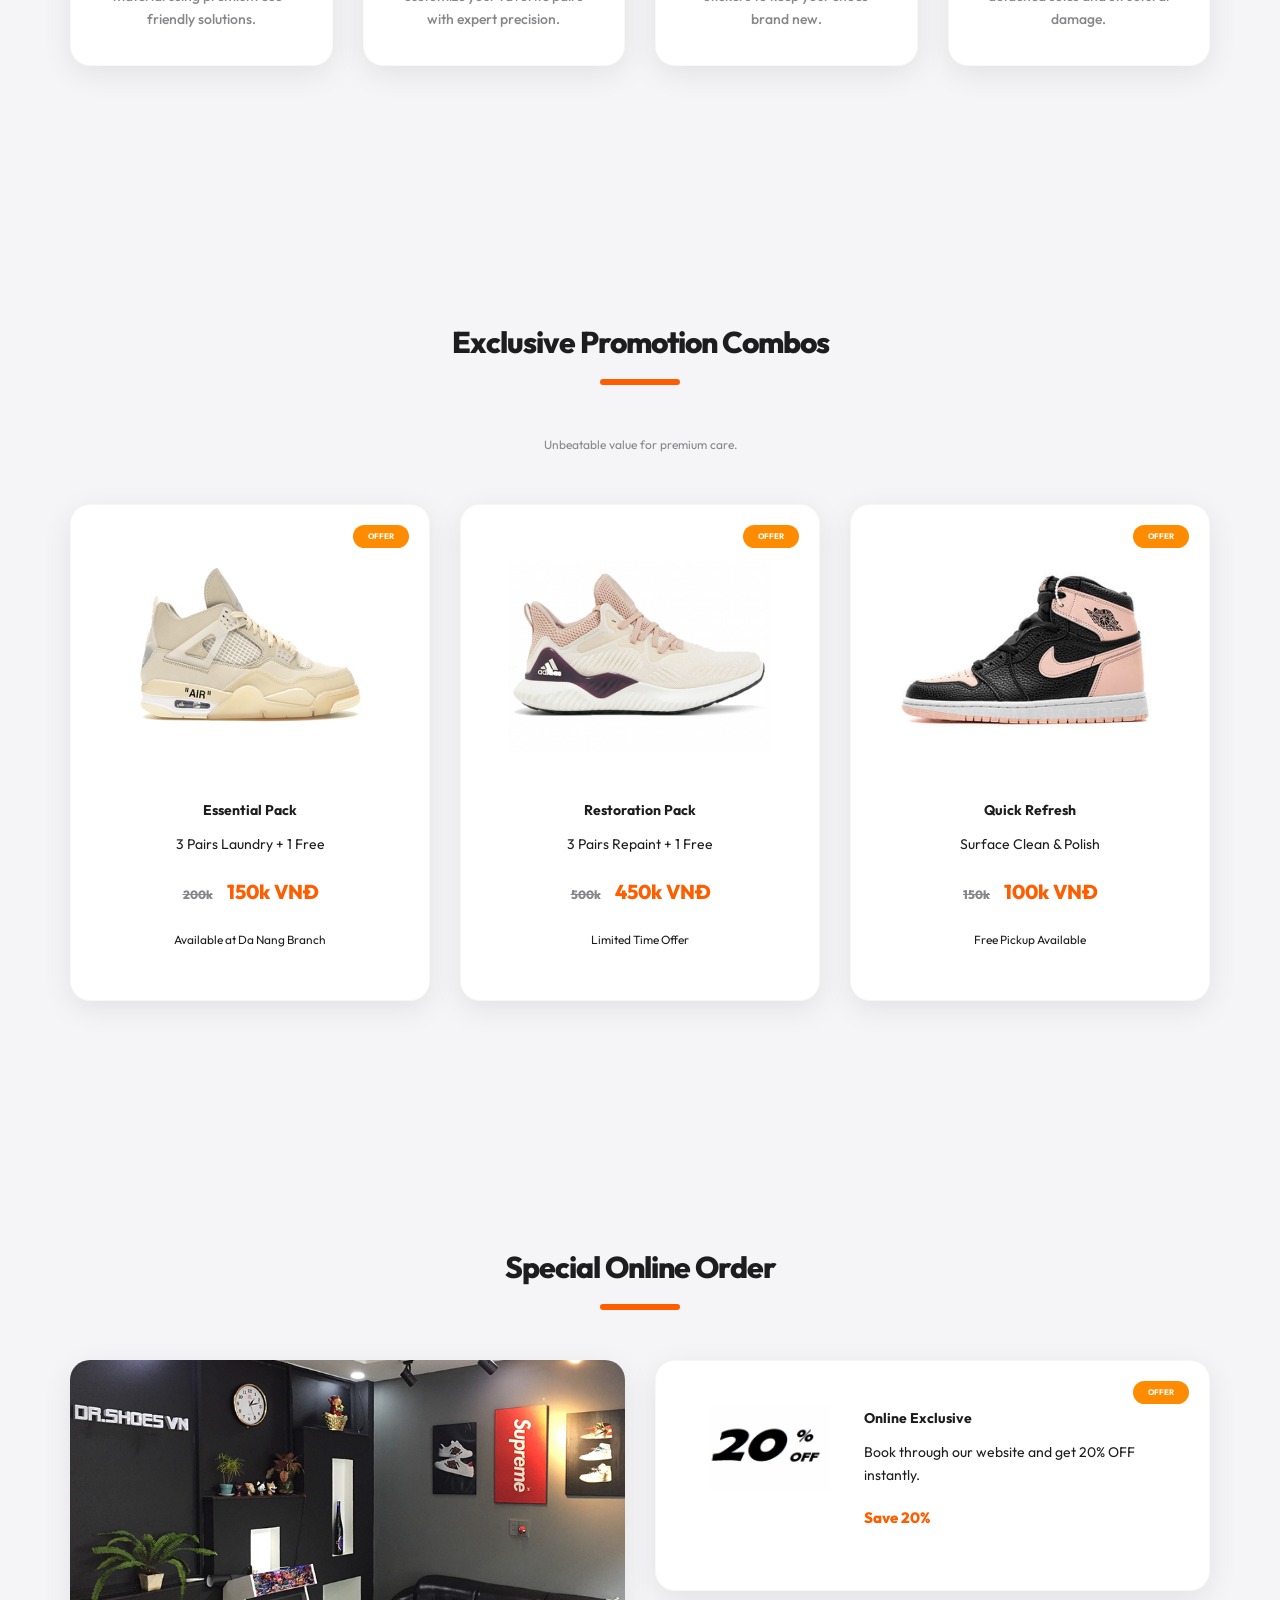
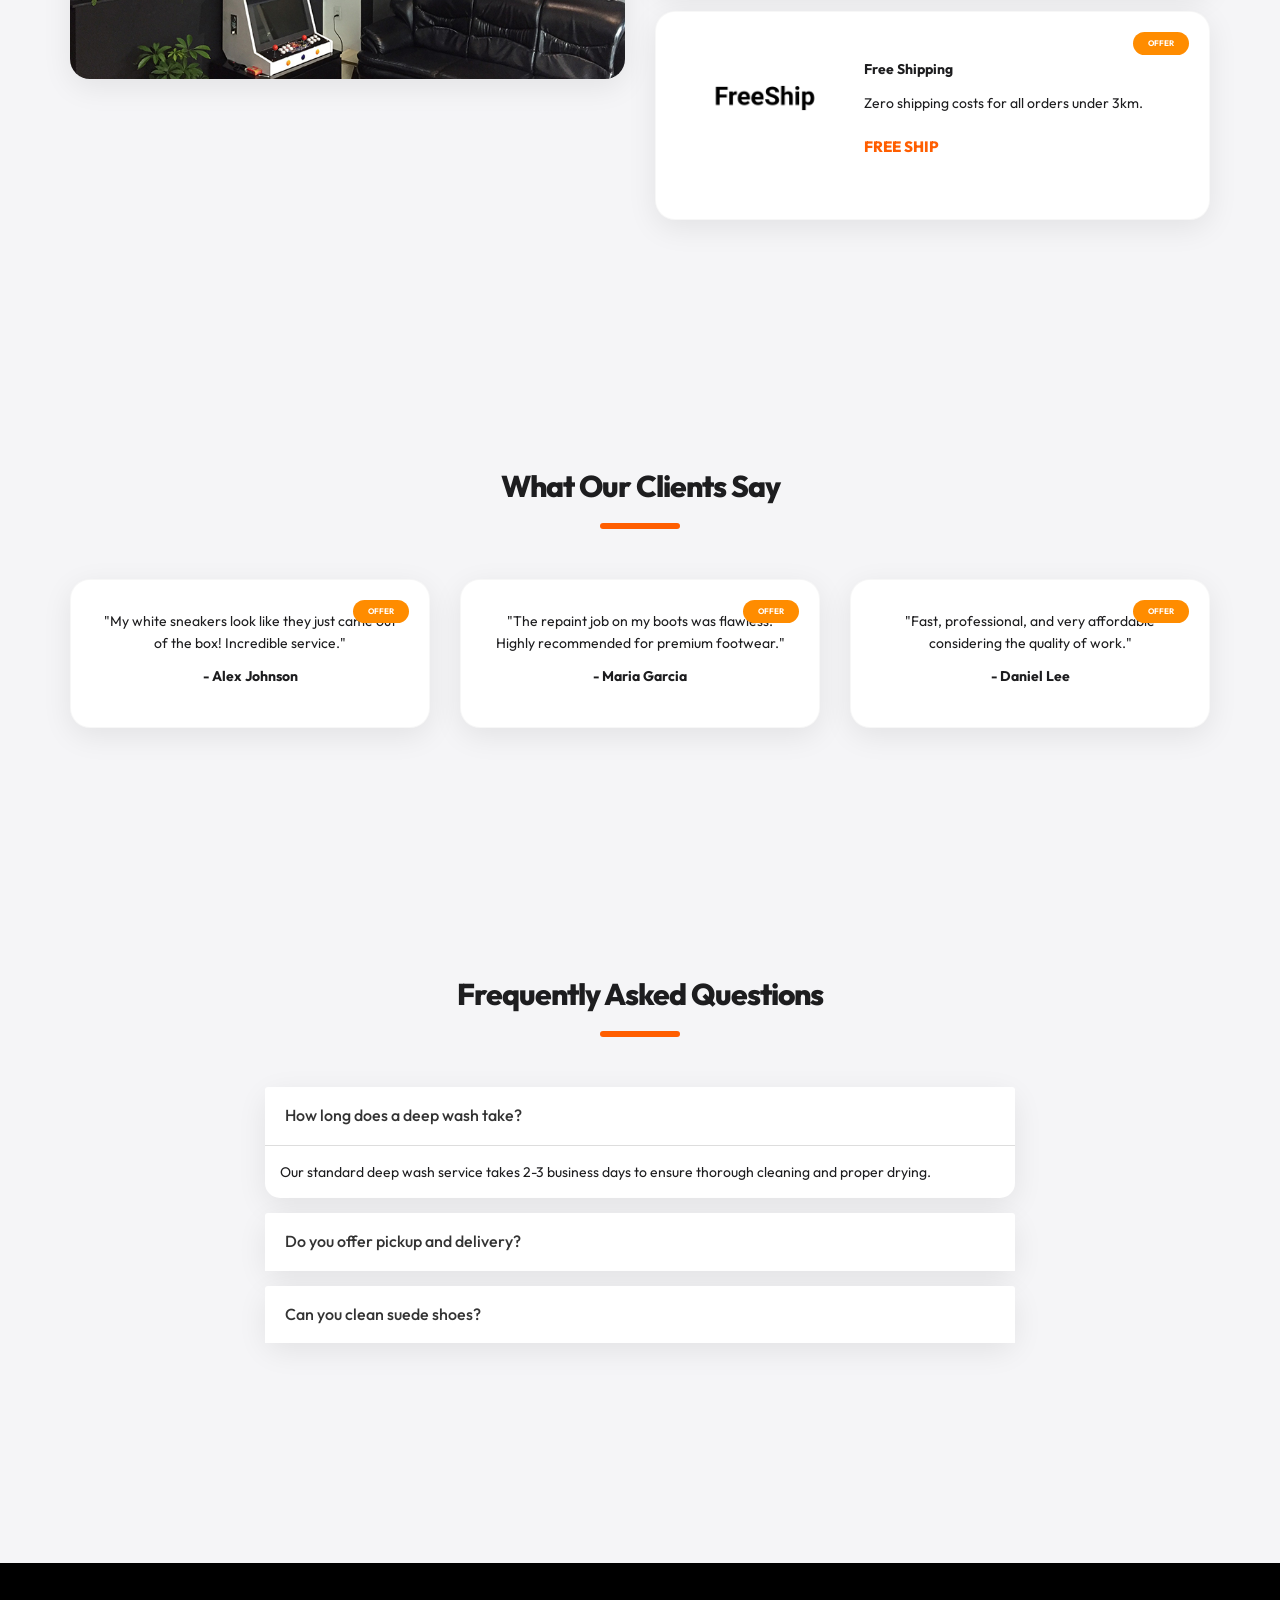
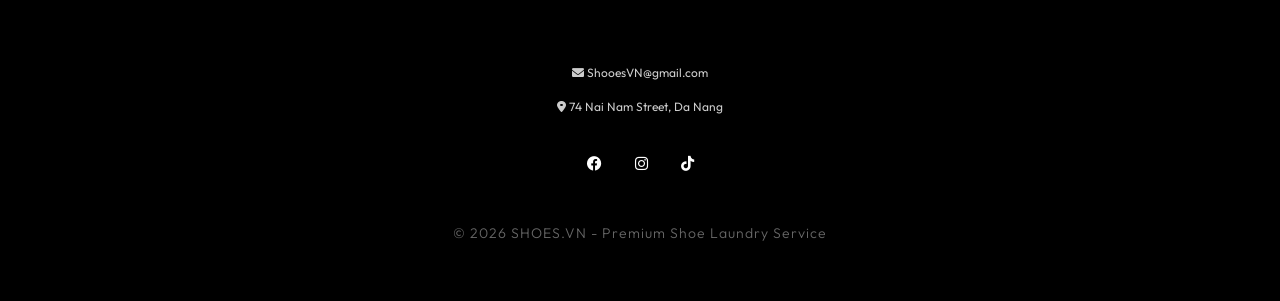
==== commit 4c9bf3f4: "update_translate" ====
--- a/index.html
+++ b/index.html
@@ -2,18 +2,19 @@
 <html lang="en">
 
 <head>
-    <title>Premium Shoe Laundry Shop | Shoes.VN</title>
+    <title data-i18n="title">Premium Shoe Laundry Shop | Shoes.VN</title>
     <meta charset="utf-8">
     <meta name="viewport" content="width=device-width, initial-scale=1">
-    <meta name="description" content="Professional shoe laundry service in Da Nang. Premium care for your sneakers, boots, and leather shoes.">
-    
+    <meta name="description"
+        content="Professional shoe laundry service in Da Nang. Premium care for your sneakers, boots, and leather shoes.">
+
     <!-- Fonts -->
     <link href="https://fonts.googleapis.com/css2?family=Outfit:wght@300;400;600;700;800&display=swap" rel="stylesheet">
-    
+
     <!-- Bootstrap -->
     <link href="css/bootstrap.min.css" rel="stylesheet">
     <link href="styleindex.css" rel="stylesheet">
-    
+
     <!-- Icons (Optional but nice) -->
     <link rel="stylesheet" href="https://cdnjs.cloudflare.com/ajax/libs/font-awesome/6.0.0/css/all.min.css">
 </head>
@@ -24,8 +25,7 @@
     <nav class="navbar navbar-inverse" role="navigation">
         <div class="container">
             <div class="navbar-header">
-                <button type="button" class="navbar-toggle" data-toggle="collapse"
-                    data-target="#main-nav">
+                <button type="button" class="navbar-toggle" data-toggle="collapse" data-target="#main-nav">
                     <span class="sr-only">Toggle navigation</span>
                     <span class="icon-bar"></span>
                     <span class="icon-bar"></span>
@@ -36,19 +36,25 @@
 
             <div class="collapse navbar-collapse" id="main-nav">
                 <ul class="nav navbar-nav">
-                    <li class="active"><a href="index.html">Home</a></li>
-                    <li><a href="#services">Services</a></li>
-                    <li><a href="#promotions">Promotions</a></li>
-                    <li><a href="#faq">FAQ</a></li>
-                    <li><a href="contact.html">Contact</a></li>
+                    <li class="active"><a href="index.html" data-i18n="nav_home">Home</a></li>
+                    <li><a href="#services" data-i18n="nav_services">Services</a></li>
+                    <li><a href="#promotions" data-i18n="nav_promotions">Promotions</a></li>
+                    <li><a href="#faq" data-i18n="nav_faq">FAQ</a></li>
+                    <li><a href="contact.html" data-i18n="nav_contact">Contact</a></li>
                 </ul>
 
-                <form class="navbar-form navbar-right" role="search">
-                    <div class="form-group search-wrapper">
-                        <input type="text" class="form-control" placeholder="Search services...">
-                        <i class="fas fa-search search-icon"></i>
-                    </div>
-                </form>
+                <div class="navbar-right">
+                    <form class="navbar-form" role="search" style="margin: 0; padding: 0;">
+                        <div class="form-group search-wrapper">
+                            <input type="text" class="form-control" placeholder="Search services..." data-i18n="search_placeholder">
+                            <i class="fas fa-search search-icon"></i>
+                        </div>
+                    </form>
+                    <div class="lang-switcher">
+                        <button class="lang-btn active" onclick="changeLanguage('en')">EN</button>
+                        <button class="lang-btn" onclick="changeLanguage('vi')">VN</button>
+                    </div>
+                </div>
             </div>
         </div>
     </nav>
@@ -56,9 +62,10 @@
     <!-- Hero Section -->
     <header class="hero-section">
         <div class="hero-content">
-            <h1>Revive Your Step</h1>
-            <p>Premium Shoe Laundry & Restoration services for those who value every detail. We don't just clean; we restore.</p>
-            <a href="contact.html" class="btn-primary-modern">Book Your Wash Now</a>
+            <h1 data-i18n="hero_title">Revive Your Step</h1>
+            <p data-i18n="hero_subtitle">Premium Shoe Laundry & Restoration services for those who value every detail. We don't just clean; we
+                restore.</p>
+            <a href="contact.html" class="btn-primary-modern" data-i18n="hero_btn">Book Your Wash Now</a>
         </div>
     </header>
 
@@ -66,7 +73,7 @@
 
         <!-- Services Section -->
         <section id="services" class="section-padding">
-            <h2>Our Professional Services</h2>
+            <h2 data-i18n="services_title">Our Professional Services</h2>
             <div class="row">
                 <div class="col-md-3 col-sm-6">
                     <div class="service-card">
@@ -74,8 +81,8 @@
                             <img src="images/service01.jpg" alt="Shoe Washing">
                         </div>
                         <div class="card-body">
-                            <h3>Deep Wash</h3>
-                            <p>Perfect cleaning for every material using premium eco-friendly solutions.</p>
+                            <h3 data-i18n="service_1_title">Deep Wash</h3>
+                            <p data-i18n="service_1_desc">Perfect cleaning for every material using premium eco-friendly solutions.</p>
                         </div>
                     </div>
                 </div>
@@ -86,8 +93,8 @@
                             <img src="images/service02.jpg" alt="Repaint">
                         </div>
                         <div class="card-body">
-                            <h3>Pro Repaint</h3>
-                            <p>Restore original colors or customize your favorite pairs with expert precision.</p>
+                            <h3 data-i18n="service_2_title">Pro Repaint</h3>
+                            <p data-i18n="service_2_desc">Restore original colors or customize your favorite pairs with expert precision.</p>
                         </div>
                     </div>
                 </div>
@@ -98,8 +105,8 @@
                             <img src="images/service03.jpg" alt="Sole Protection">
                         </div>
                         <div class="card-body">
-                            <h3>Sole Shield</h3>
-                            <p>High-quality sole protection stickers to keep your shoes brand new.</p>
+                            <h3 data-i18n="service_3_title">Sole Shield</h3>
+                            <p data-i18n="service_3_desc">High-quality sole protection stickers to keep your shoes brand new.</p>
                         </div>
                     </div>
                 </div>
@@ -110,8 +117,8 @@
                             <img src="images/service04.jpg" alt="Glue Repair">
                         </div>
                         <div class="card-body">
-                            <h3>Glue & Fix</h3>
-                            <p>Reliable adhesive repair for detached soles and structural damage.</p>
+                            <h3 data-i18n="service_4_title">Glue & Fix</h3>
+                            <p data-i18n="service_4_desc">Reliable adhesive repair for detached soles and structural damage.</p>
                         </div>
                     </div>
                 </div>
@@ -122,8 +129,9 @@
         <section id="promotions" class="section-padding">
             <div class="row center">
                 <div class="col-md-12">
-                    <h2>Exclusive Promotion Combos</h2>
-                    <p style="margin-bottom: 50px; font-size: 1.2rem; color: var(--text-muted);">Unbeatable value for premium care.</p>
+                    <h2 data-i18n="promotions_title">Exclusive Promotion Combos</h2>
+                    <p style="margin-bottom: 50px; font-size: 1.2rem; color: var(--text-muted);" data-i18n="promotions_subtitle">Unbeatable value for
+                        premium care.</p>
                 </div>
             </div>
 
@@ -131,8 +139,8 @@
                 <div class="col-md-4">
                     <div class="combo-card">
                         <img src="images/combo01.PNG" alt="Combo 1">
-                        <h4>Essential Pack</h4>
-                        <p>3 Pairs Laundry + 1 Free</p>
+                        <h4 data-i18n="combo_1_title">Essential Pack</h4>
+                        <p data-i18n="combo_1_desc">3 Pairs Laundry + 1 Free</p>
                         <div class="price-tag"><del>200k</del> 150k VNĐ</div>
                         <p><small>Available at Da Nang Branch</small></p>
                     </div>
@@ -141,8 +149,8 @@
                 <div class="col-md-4">
                     <div class="combo-card">
                         <img src="images/combo02.PNG" alt="Combo 2">
-                        <h4>Restoration Pack</h4>
-                        <p>3 Pairs Repaint + 1 Free</p>
+                        <h4 data-i18n="combo_2_title">Restoration Pack</h4>
+                        <p data-i18n="combo_2_desc">3 Pairs Repaint + 1 Free</p>
                         <div class="price-tag"><del>500k</del> 450k VNĐ</div>
                         <p><small>Limited Time Offer</small></p>
                     </div>
@@ -151,8 +159,8 @@
                 <div class="col-md-4">
                     <div class="combo-card">
                         <img src="images/combo03.PNG" alt="Combo 3">
-                        <h4>Quick Refresh</h4>
-                        <p>Surface Clean & Polish</p>
+                        <h4 data-i18n="combo_3_title">Quick Refresh</h4>
+                        <p data-i18n="combo_3_desc">Surface Clean & Polish</p>
                         <div class="price-tag"><del>150k</del> 100k VNĐ</div>
                         <p><small>Free Pickup Available</small></p>
                     </div>
@@ -162,7 +170,7 @@
 
         <!-- Online Order Section -->
         <section class="section-padding">
-            <h2>Special Online Order</h2>
+            <h2 data-i18n="order_title">Special Online Order</h2>
             <div class="row">
                 <div class="col-md-6">
                     <div style="border-radius: 20px; overflow: hidden; box-shadow: var(--shadow-soft);">
@@ -178,9 +186,9 @@
                                         <img src="images/sale20.png" alt="20% Off" class="img-responsive">
                                     </div>
                                     <div class="col-xs-8">
-                                        <h4>Online Exclusive</h4>
-                                        <p>Book through our website and get 20% OFF instantly.</p>
-                                        <div class="price-tag" style="font-size: 1.5rem;">Save 20%</div>
+                                        <h4 data-i18n="online_exclusive_title">Online Exclusive</h4>
+                                        <p data-i18n="online_exclusive_desc">Book through our website and get 20% OFF instantly.</p>
+                                        <div class="price-tag" style="font-size: 1.5rem;" data-i18n="save_20">Save 20%</div>
                                     </div>
                                 </div>
                             </div>
@@ -192,9 +200,9 @@
                                         <img src="images/camau.jpg" alt="Free Shipping" class="img-responsive">
                                     </div>
                                     <div class="col-xs-8">
-                                        <h4>Free Shipping</h4>
-                                        <p>Zero shipping costs for all orders under 3km.</p>
-                                        <div class="price-tag" style="font-size: 1.5rem;">FREE SHIP</div>
+                                        <h4 data-i18n="free_shipping_title">Free Shipping</h4>
+                                        <p data-i18n="free_shipping_desc">Zero shipping costs for all orders under 3km.</p>
+                                        <div class="price-tag" style="font-size: 1.5rem;" data-i18n="free_ship_tag">FREE SHIP</div>
                                     </div>
                                 </div>
                             </div>
@@ -206,7 +214,7 @@
 
         <!-- Testimonials -->
         <section id="testimonials" class="section-padding">
-            <h2>What Our Clients Say</h2>
+            <h2 data-i18n="testimonials_title">What Our Clients Say</h2>
             <div class="row">
                 <div class="col-md-4">
                     <div class="combo-card" style="padding: 30px;">
@@ -231,38 +239,47 @@
 
         <!-- FAQ Section -->
         <section id="faq" class="section-padding">
-            <h2>Frequently Asked Questions</h2>
+            <h2 data-i18n="faq_title">Frequently Asked Questions</h2>
             <div class="row">
                 <div class="col-md-8 col-md-offset-2">
                     <div class="panel-group" id="accordion">
-                        <div class="panel panel-default" style="border-radius: 15px; border: none; box-shadow: var(--shadow-soft); margin-bottom: 15px;">
+                        <div class="panel panel-default"
+                            style="border-radius: 15px; border: none; box-shadow: var(--shadow-soft); margin-bottom: 15px;">
                             <div class="panel-heading" style="background: white; padding: 20px;">
                                 <h4 class="panel-title">
-                                    <a data-toggle="collapse" data-parent="#accordion" href="#collapse1">How long does a deep wash take?</a>
+                                    <a data-toggle="collapse" data-parent="#accordion" href="#collapse1" data-i18n="faq_1_q">How long does a
+                                        deep wash take?</a>
                                 </h4>
                             </div>
                             <div id="collapse1" class="panel-collapse collapse in">
-                                <div class="panel-body">Our standard deep wash service takes 2-3 business days to ensure thorough cleaning and proper drying.</div>
-                            </div>
-                        </div>
-                        <div class="panel panel-default" style="border-radius: 15px; border: none; box-shadow: var(--shadow-soft); margin-bottom: 15px;">
+                                <div class="panel-body" data-i18n="faq_1_a">Our standard deep wash service takes 2-3 business days to ensure
+                                    thorough cleaning and proper drying.</div>
+                            </div>
+                        </div>
+                        <div class="panel panel-default"
+                            style="border-radius: 15px; border: none; box-shadow: var(--shadow-soft); margin-bottom: 15px;">
                             <div class="panel-heading" style="background: white; padding: 20px;">
                                 <h4 class="panel-title">
-                                    <a data-toggle="collapse" data-parent="#accordion" href="#collapse2">Do you offer pickup and delivery?</a>
+                                    <a data-toggle="collapse" data-parent="#accordion" href="#collapse2" data-i18n="faq_2_q">Do you offer
+                                        pickup and delivery?</a>
                                 </h4>
                             </div>
                             <div id="collapse2" class="panel-collapse collapse">
-                                <div class="panel-body">Yes, we offer free pickup and delivery for orders within 3km. A small fee applies for greater distances.</div>
-                            </div>
-                        </div>
-                        <div class="panel panel-default" style="border-radius: 15px; border: none; box-shadow: var(--shadow-soft); margin-bottom: 15px;">
+                                <div class="panel-body" data-i18n="faq_2_a">Yes, we offer free pickup and delivery for orders within 3km. A
+                                    small fee applies for greater distances.</div>
+                            </div>
+                        </div>
+                        <div class="panel panel-default"
+                            style="border-radius: 15px; border: none; box-shadow: var(--shadow-soft); margin-bottom: 15px;">
                             <div class="panel-heading" style="background: white; padding: 20px;">
                                 <h4 class="panel-title">
-                                    <a data-toggle="collapse" data-parent="#accordion" href="#collapse3">Can you clean suede shoes?</a>
+                                    <a data-toggle="collapse" data-parent="#accordion" href="#collapse3" data-i18n="faq_3_q">Can you clean
+                                        suede shoes?</a>
                                 </h4>
                             </div>
                             <div id="collapse3" class="panel-collapse collapse">
-                                <div class="panel-body">Absolutely! We use specialized cleaning methods and brushes for delicate materials like suede and nubuck.</div>
+                                <div class="panel-body" data-i18n="faq_3_a">Absolutely! We use specialized cleaning methods and brushes for
+                                    delicate materials like suede and nubuck.</div>
                             </div>
                         </div>
                     </div>
@@ -276,28 +293,30 @@
     <footer class="footer">
         <div class="container footer-content">
             <p><i class="fas fa-envelope"></i> ShooesVN@gmail.com</p>
-            <p><i class="fas fa-map-marker-alt"></i> 74 Nai Nam Street, Da Nang</p>
+            <p><i class="fas fa-map-marker-alt"></i> <span data-i18n="footer_address">74 Nai Nam Street, Da Nang</span></p>
             <div style="margin-top: 20px;">
                 <a href="#" style="color: white; margin: 0 15px; font-size: 1.5rem;"><i class="fab fa-facebook"></i></a>
-                <a href="#" style="color: white; margin: 0 15px; font-size: 1.5rem;"><i class="fab fa-instagram"></i></a>
+                <a href="#" style="color: white; margin: 0 15px; font-size: 1.5rem;"><i
+                        class="fab fa-instagram"></i></a>
                 <a href="#" style="color: white; margin: 0 15px; font-size: 1.5rem;"><i class="fab fa-tiktok"></i></a>
             </div>
-            <h5>&copy; 2026 SHOES.VN - Premium Shoe Laundry Service</h5>
+            <h5 data-i18n="footer_copy">&copy; 2026 SHOES.VN - Premium Shoe Laundry Service</h5>
         </div>
     </footer>
 
     <script src="js/Jquery.js"></script>
     <script src="js/bootstrap.min.js"></script>
+    <script src="js/i18n.js"></script>
     <script>
         // Smooth scrolling for anchor links
-        $(document).ready(function(){
-            $("a").on('click', function(event) {
+        $(document).ready(function () {
+            $("a").on('click', function (event) {
                 if (this.hash !== "") {
                     event.preventDefault();
                     var hash = this.hash;
                     $('html, body').animate({
                         scrollTop: $(hash).offset().top - 80
-                    }, 800, function(){
+                    }, 800, function () {
                         window.location.hash = hash;
                     });
                 }
--- a/styleindex.css
+++ b/styleindex.css
@@ -1,5 +1,6 @@
 :root {
-    --primary: #FF5E00; /* Vibrant Orange */
+    --primary: #FF5E00;
+    /* Vibrant Orange */
     --primary-hover: #E65500;
     --secondary: #FF8C00;
     --bg-light: #F5F5F7;
@@ -41,7 +42,7 @@
     border-radius: 0 !important;
 }
 
-.navbar-inverse .navbar-nav > li > a {
+.navbar-inverse .navbar-nav>li>a {
     color: var(--text-main) !important;
     font-weight: 500;
     font-size: 1rem;
@@ -51,14 +52,14 @@
     letter-spacing: 0.5px;
 }
 
-.navbar-inverse .navbar-nav > li > a:hover {
+.navbar-inverse .navbar-nav>li>a:hover {
     color: var(--primary) !important;
 }
 
-.navbar-inverse .navbar-nav > .active > a,
-.navbar-inverse .navbar-nav > .active > a:hover,
-.navbar-inverse .navbar-nav > .active > a:focus,
-.navbar-inverse .navbar-nav > .active {
+.navbar-inverse .navbar-nav>.active>a,
+.navbar-inverse .navbar-nav>.active>a:hover,
+.navbar-inverse .navbar-nav>.active>a:focus,
+.navbar-inverse .navbar-nav>.active {
     background: transparent !important;
     background-color: transparent !important;
     color: var(--primary) !important;
@@ -66,8 +67,8 @@
     box-shadow: none !important;
 }
 
-.navbar-inverse .navbar-nav > li > a:focus,
-.navbar-inverse .navbar-nav > li > a:hover {
+.navbar-inverse .navbar-nav>li>a:focus,
+.navbar-inverse .navbar-nav>li>a:hover {
     background: transparent !important;
     color: var(--primary) !important;
 }
@@ -93,8 +94,8 @@
     padding-right: 40px !important;
     padding-left: 20px !important;
     border-radius: 20px !important;
-    border: 1px solid rgba(0,0,0,0.1) !important;
-    background: rgba(0,0,0,0.03) !important;
+    border: 1px solid rgba(0, 0, 0, 0.1) !important;
+    background: rgba(0, 0, 0, 0.03) !important;
     transition: var(--transition);
 }
 
@@ -104,7 +105,7 @@
     box-shadow: 0 0 0 4px rgba(255, 94, 0, 0.1) !important;
 }
 
-.search-wrapper .form-control:focus + .search-icon {
+.search-wrapper .form-control:focus+.search-icon {
     color: var(--primary);
 }
 
@@ -115,7 +116,7 @@
     display: flex;
     align-items: center;
     justify-content: center;
-    background: linear-gradient(rgba(0,0,0,0.5), rgba(0,0,0,0.5)), url('images/Shoes_Banner.jpg');
+    background: linear-gradient(rgba(0, 0, 0, 0.5), rgba(0, 0, 0, 0.5)), url('images/Shoes_Banner.jpg');
     background-size: cover;
     background-position: center;
     background-attachment: fixed;
@@ -137,7 +138,7 @@
     letter-spacing: -3px;
     line-height: 1;
     animation: fadeInUp 1s ease-out;
-    text-shadow: 0 5px 15px rgba(0,0,0,0.3);
+    text-shadow: 0 5px 15px rgba(0, 0, 0, 0.3);
 }
 
 .hero-content p {
@@ -146,7 +147,7 @@
     opacity: 1;
     font-weight: 500;
     animation: fadeInUp 1s ease-out 0.2s backwards;
-    text-shadow: 0 2px 10px rgba(0,0,0,0.3);
+    text-shadow: 0 2px 10px rgba(0, 0, 0, 0.3);
 }
 
 .btn-primary-modern {
@@ -172,9 +173,17 @@
 }
 
 @keyframes pulseGlow {
-    0% { box-shadow: 0 0 0 0 rgba(255, 94, 0, 0.7); }
-    70% { box-shadow: 0 0 0 15px rgba(255, 94, 0, 0); }
-    100% { box-shadow: 0 0 0 0 rgba(255, 94, 0, 0); }
+    0% {
+        box-shadow: 0 0 0 0 rgba(255, 94, 0, 0.7);
+    }
+
+    70% {
+        box-shadow: 0 0 0 15px rgba(255, 94, 0, 0);
+    }
+
+    100% {
+        box-shadow: 0 0 0 0 rgba(255, 94, 0, 0);
+    }
 }
 
 /* Section Styling */
@@ -209,7 +218,7 @@
     transition: var(--transition);
     margin-bottom: 40px;
     height: 100%;
-    border: 1px solid rgba(0,0,0,0.03);
+    border: 1px solid rgba(0, 0, 0, 0.03);
 }
 
 .service-card:hover {
@@ -261,7 +270,7 @@
     box-shadow: var(--shadow-soft);
     transition: var(--transition);
     margin-bottom: 30px;
-    border: 1px solid rgba(0,0,0,0.03);
+    border: 1px solid rgba(0, 0, 0, 0.03);
     position: relative;
 }
 
@@ -340,6 +349,7 @@
         opacity: 0;
         transform: translateY(30px);
     }
+
     to {
         opacity: 1;
         transform: translateY(0);
@@ -361,10 +371,79 @@
     .hero-section {
         height: 70vh;
     }
+
     .hero-content h1 {
         font-size: 2.8rem;
     }
+
     h2 {
         font-size: 2.2rem;
     }
+}
+
+/* Language Switcher */
+.navbar-right {
+    display: flex !important;
+    align-items: center;
+    float: right !important; /* Restore float for BS3 compatibility */
+    margin-right: -15px; /* Pull to the very edge of the container */
+}
+
+.collapse.navbar-collapse {
+    display: flex !important;
+    justify-content: space-between;
+    align-items: center;
+}
+
+@media (max-width: 768px) {
+    .collapse.navbar-collapse {
+        display: block !important;
+    }
+}
+
+.lang-switcher {
+    display: flex;
+    align-items: center;
+    background: rgba(0, 0, 0, 0.05);
+    padding: 4px;
+    border-radius: 30px;
+    margin-left: 15px;
+    border: 1px solid rgba(0, 0, 0, 0.05);
+}
+
+.lang-btn {
+    border: none;
+    background: transparent;
+    padding: 6px 12px;
+    border-radius: 20px;
+    cursor: pointer;
+    font-size: 0.8rem;
+    font-weight: 700;
+    color: var(--text-muted);
+    transition: var(--transition);
+}
+
+.lang-btn.active {
+    background: var(--primary);
+    color: white;
+    box-shadow: 0 4px 10px rgba(255, 94, 0, 0.2);
+}
+
+@media (max-width: 768px) {
+    .navbar-right {
+        flex-direction: row;
+        justify-content: flex-start;
+        padding: 10px 15px;
+        width: 100%;
+    }
+    
+    .navbar-form {
+        margin: 0 !important;
+        padding: 0 !important;
+        flex-grow: 1;
+    }
+
+    .lang-switcher {
+        margin-left: 10px;
+    }
 }
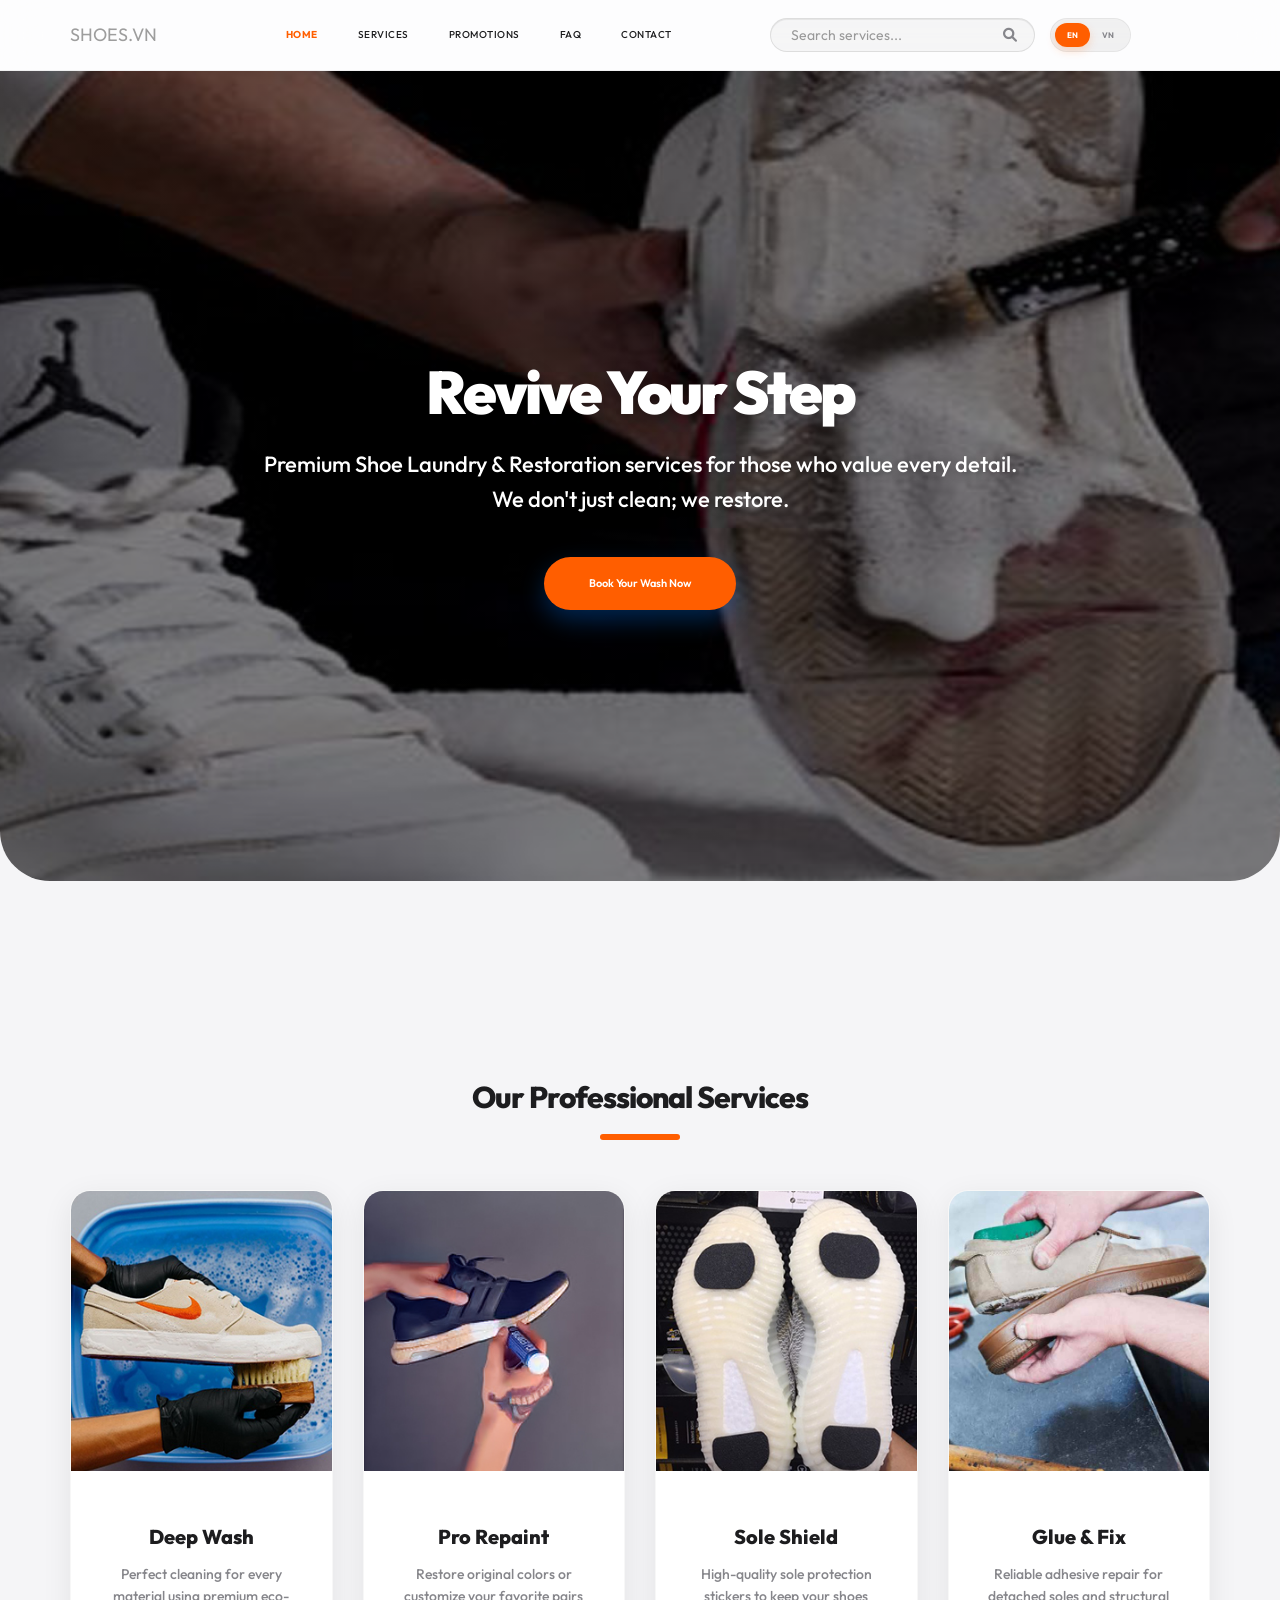
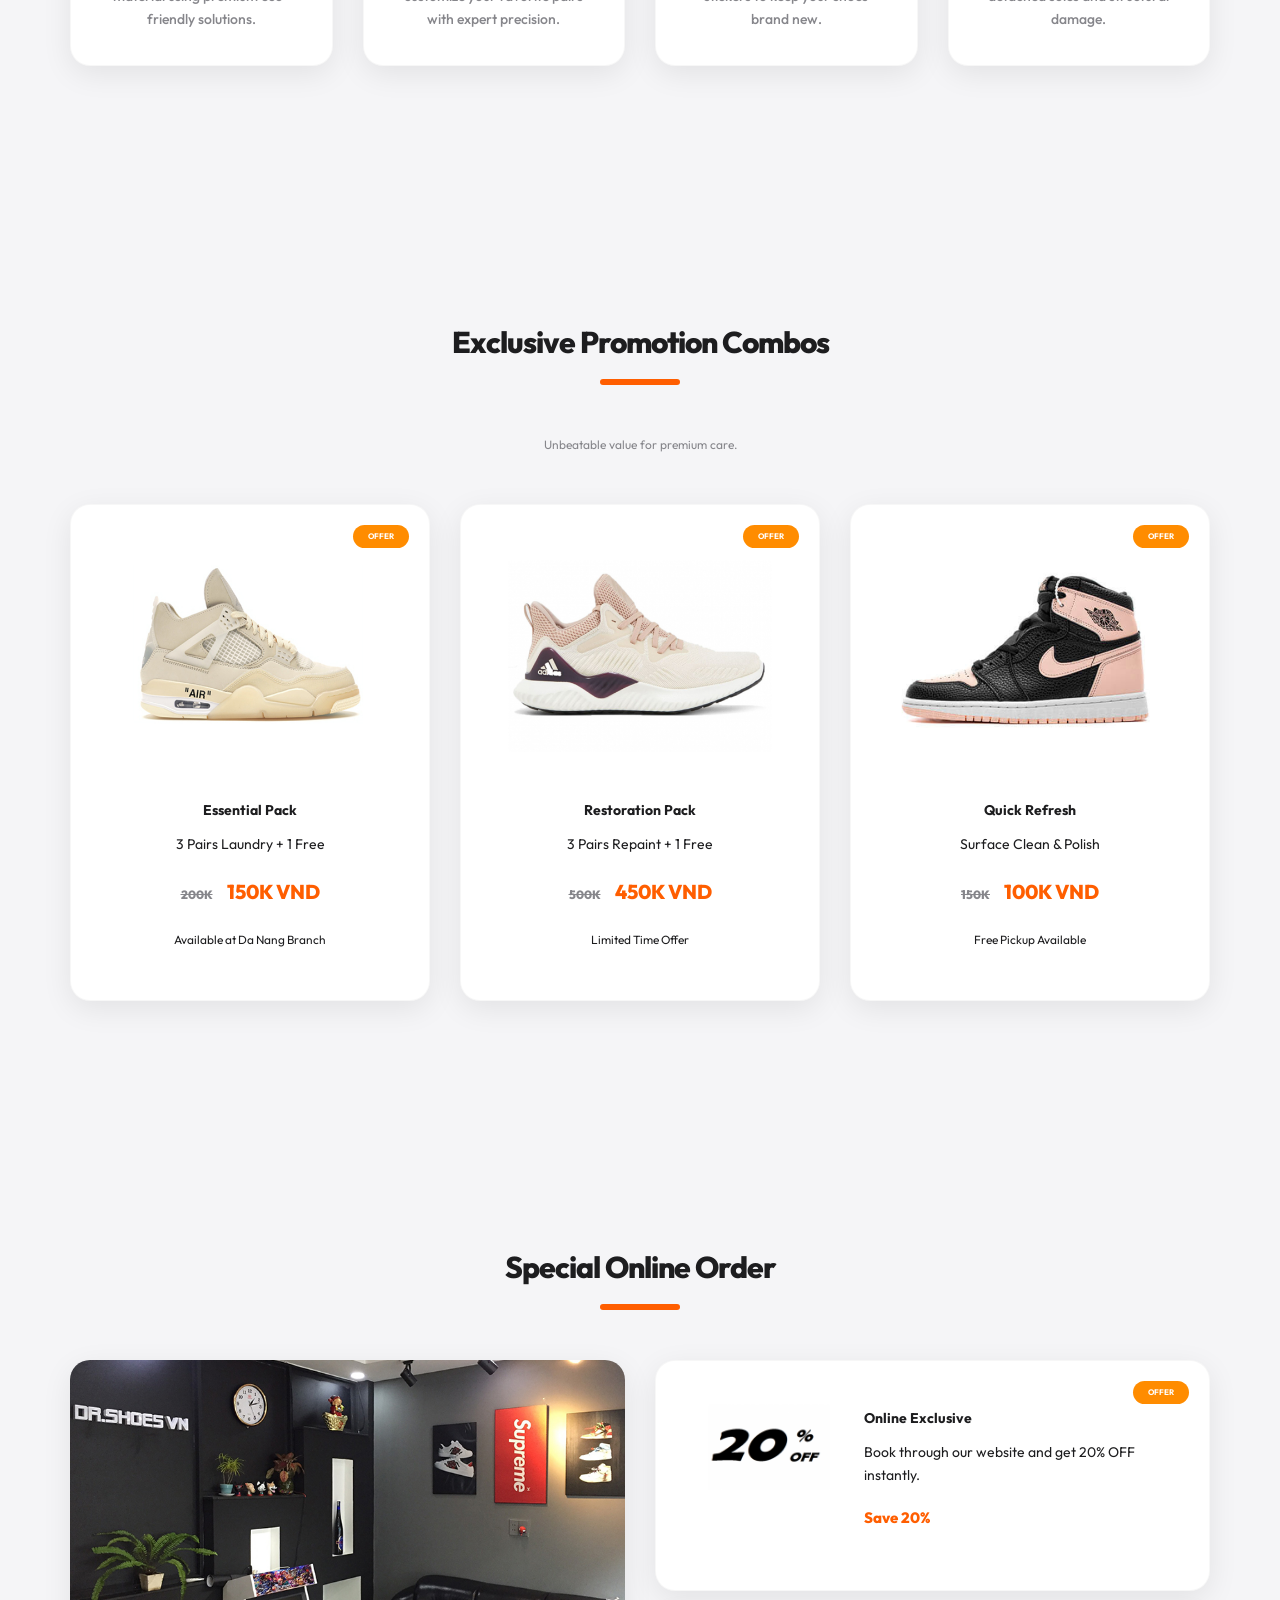
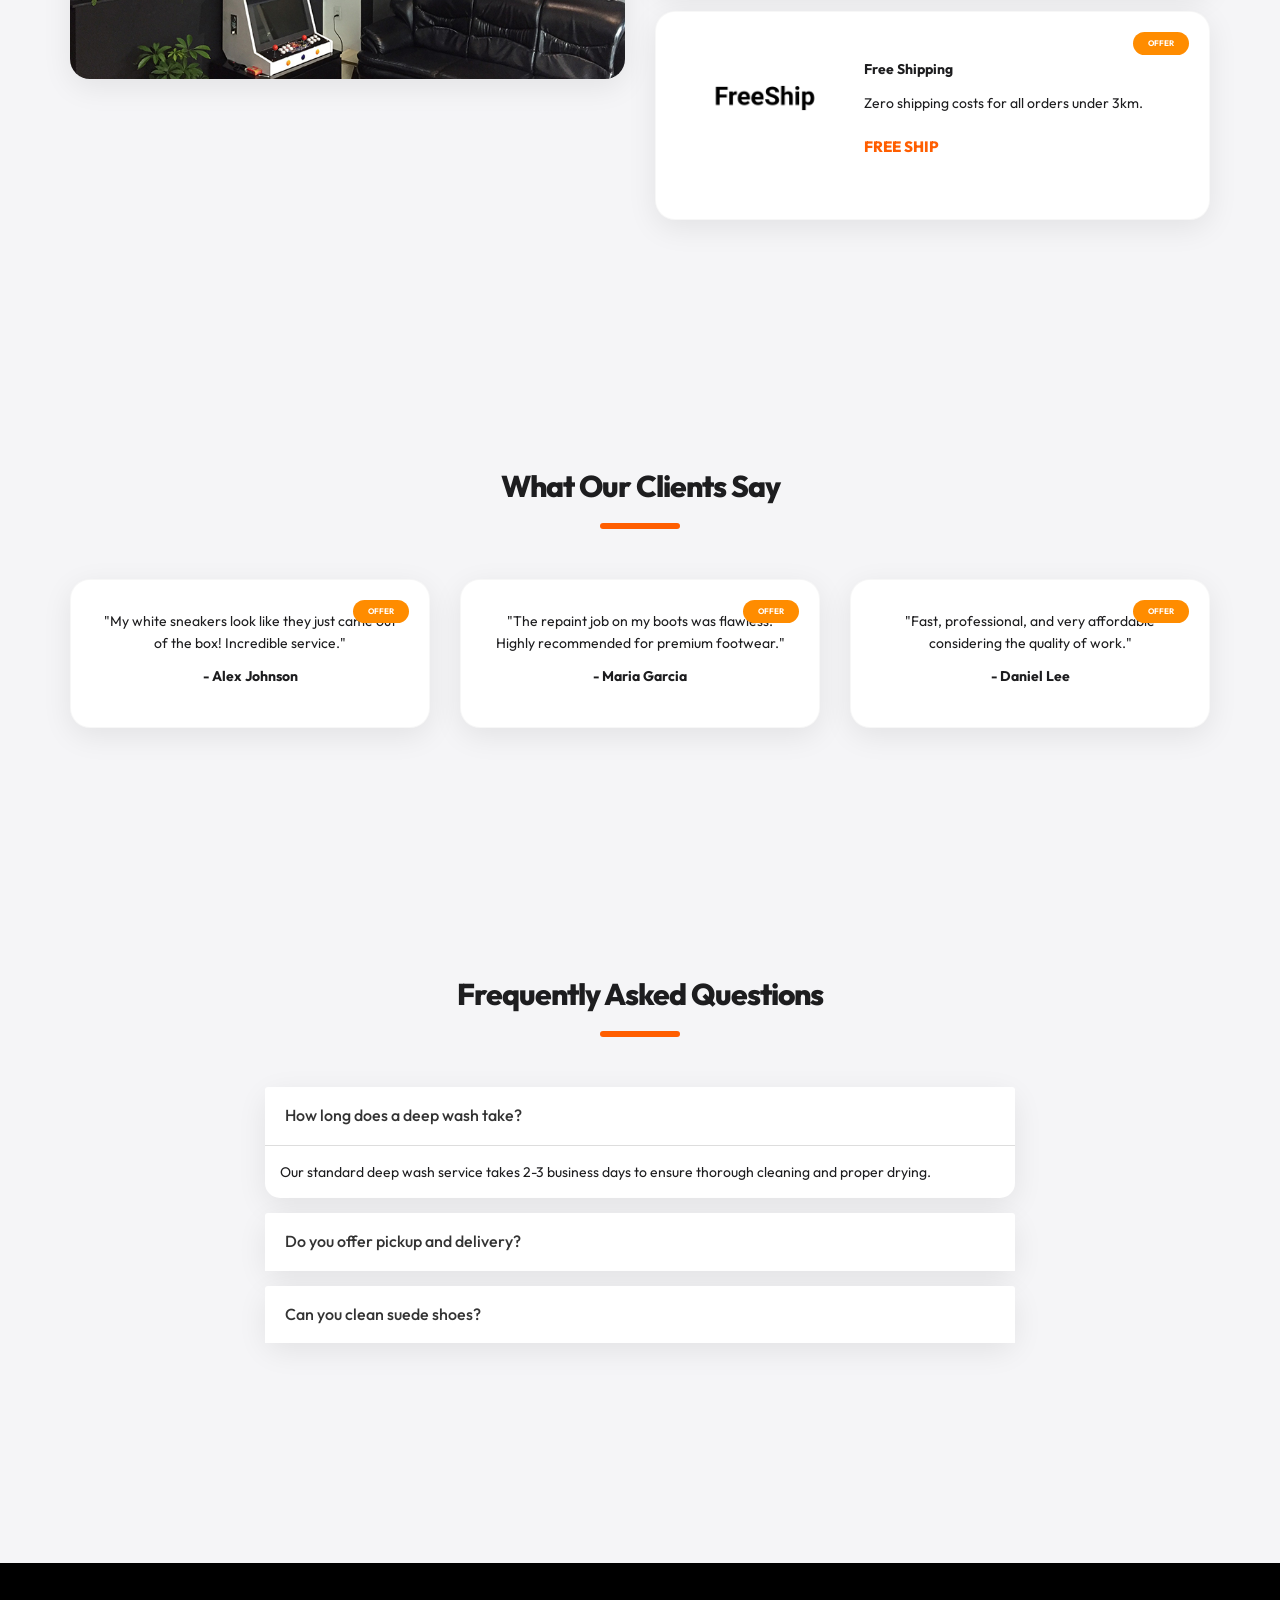
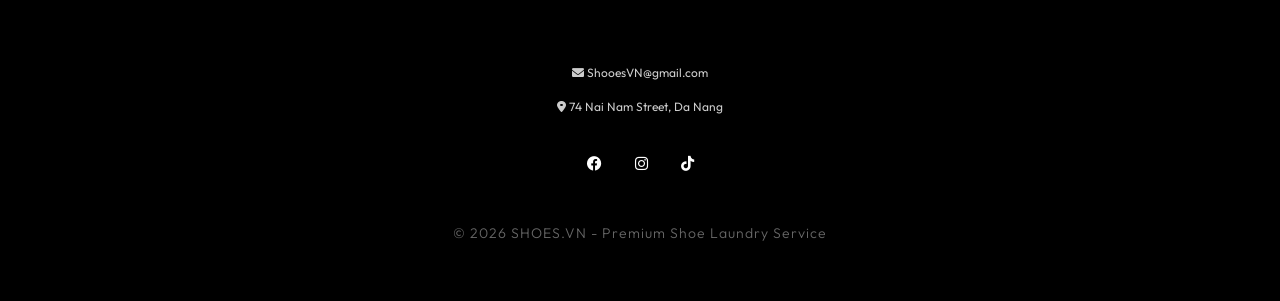
==== commit ff62048c: "up_v3" ====
--- a/index.html
+++ b/index.html
@@ -46,7 +46,8 @@
                 <div class="navbar-right">
                     <form class="navbar-form" role="search" style="margin: 0; padding: 0;">
                         <div class="form-group search-wrapper">
-                            <input type="text" class="form-control" placeholder="Search services..." data-i18n="search_placeholder">
+                            <input type="text" class="form-control" placeholder="Search services..."
+                                data-i18n="search_placeholder">
                             <i class="fas fa-search search-icon"></i>
                         </div>
                     </form>
@@ -63,7 +64,8 @@
     <header class="hero-section">
         <div class="hero-content">
             <h1 data-i18n="hero_title">Revive Your Step</h1>
-            <p data-i18n="hero_subtitle">Premium Shoe Laundry & Restoration services for those who value every detail. We don't just clean; we
+            <p data-i18n="hero_subtitle">Premium Shoe Laundry & Restoration services for those who value every detail.
+                We don't just clean; we
                 restore.</p>
             <a href="contact.html" class="btn-primary-modern" data-i18n="hero_btn">Book Your Wash Now</a>
         </div>
@@ -82,7 +84,8 @@
                         </div>
                         <div class="card-body">
                             <h3 data-i18n="service_1_title">Deep Wash</h3>
-                            <p data-i18n="service_1_desc">Perfect cleaning for every material using premium eco-friendly solutions.</p>
+                            <p data-i18n="service_1_desc">Perfect cleaning for every material using premium eco-friendly
+                                solutions.</p>
                         </div>
                     </div>
                 </div>
@@ -94,7 +97,8 @@
                         </div>
                         <div class="card-body">
                             <h3 data-i18n="service_2_title">Pro Repaint</h3>
-                            <p data-i18n="service_2_desc">Restore original colors or customize your favorite pairs with expert precision.</p>
+                            <p data-i18n="service_2_desc">Restore original colors or customize your favorite pairs with
+                                expert precision.</p>
                         </div>
                     </div>
                 </div>
@@ -106,7 +110,8 @@
                         </div>
                         <div class="card-body">
                             <h3 data-i18n="service_3_title">Sole Shield</h3>
-                            <p data-i18n="service_3_desc">High-quality sole protection stickers to keep your shoes brand new.</p>
+                            <p data-i18n="service_3_desc">High-quality sole protection stickers to keep your shoes brand
+                                new.</p>
                         </div>
                     </div>
                 </div>
@@ -118,7 +123,8 @@
                         </div>
                         <div class="card-body">
                             <h3 data-i18n="service_4_title">Glue & Fix</h3>
-                            <p data-i18n="service_4_desc">Reliable adhesive repair for detached soles and structural damage.</p>
+                            <p data-i18n="service_4_desc">Reliable adhesive repair for detached soles and structural
+                                damage.</p>
                         </div>
                     </div>
                 </div>
@@ -130,7 +136,8 @@
             <div class="row center">
                 <div class="col-md-12">
                     <h2 data-i18n="promotions_title">Exclusive Promotion Combos</h2>
-                    <p style="margin-bottom: 50px; font-size: 1.2rem; color: var(--text-muted);" data-i18n="promotions_subtitle">Unbeatable value for
+                    <p style="margin-bottom: 50px; font-size: 1.2rem; color: var(--text-muted);"
+                        data-i18n="promotions_subtitle">Unbeatable value for
                         premium care.</p>
                 </div>
             </div>
@@ -141,7 +148,7 @@
                         <img src="images/combo01.PNG" alt="Combo 1">
                         <h4 data-i18n="combo_1_title">Essential Pack</h4>
                         <p data-i18n="combo_1_desc">3 Pairs Laundry + 1 Free</p>
-                        <div class="price-tag"><del>200k</del> 150k VNĐ</div>
+                        <div class="price-tag"><del>200K</del> 150K VND</div>
                         <p><small>Available at Da Nang Branch</small></p>
                     </div>
                 </div>
@@ -151,7 +158,7 @@
                         <img src="images/combo02.PNG" alt="Combo 2">
                         <h4 data-i18n="combo_2_title">Restoration Pack</h4>
                         <p data-i18n="combo_2_desc">3 Pairs Repaint + 1 Free</p>
-                        <div class="price-tag"><del>500k</del> 450k VNĐ</div>
+                        <div class="price-tag"><del>500K</del> 450K VND</div>
                         <p><small>Limited Time Offer</small></p>
                     </div>
                 </div>
@@ -161,7 +168,7 @@
                         <img src="images/combo03.PNG" alt="Combo 3">
                         <h4 data-i18n="combo_3_title">Quick Refresh</h4>
                         <p data-i18n="combo_3_desc">Surface Clean & Polish</p>
-                        <div class="price-tag"><del>150k</del> 100k VNĐ</div>
+                        <div class="price-tag"><del>150K</del> 100K VND</div>
                         <p><small>Free Pickup Available</small></p>
                     </div>
                 </div>
@@ -187,8 +194,10 @@
                                     </div>
                                     <div class="col-xs-8">
                                         <h4 data-i18n="online_exclusive_title">Online Exclusive</h4>
-                                        <p data-i18n="online_exclusive_desc">Book through our website and get 20% OFF instantly.</p>
-                                        <div class="price-tag" style="font-size: 1.5rem;" data-i18n="save_20">Save 20%</div>
+                                        <p data-i18n="online_exclusive_desc">Book through our website and get 20% OFF
+                                            instantly.</p>
+                                        <div class="price-tag" style="font-size: 1.5rem;" data-i18n="save_20">Save 20%
+                                        </div>
                                     </div>
                                 </div>
                             </div>
@@ -201,8 +210,10 @@
                                     </div>
                                     <div class="col-xs-8">
                                         <h4 data-i18n="free_shipping_title">Free Shipping</h4>
-                                        <p data-i18n="free_shipping_desc">Zero shipping costs for all orders under 3km.</p>
-                                        <div class="price-tag" style="font-size: 1.5rem;" data-i18n="free_ship_tag">FREE SHIP</div>
+                                        <p data-i18n="free_shipping_desc">Zero shipping costs for all orders under 3km.
+                                        </p>
+                                        <div class="price-tag" style="font-size: 1.5rem;" data-i18n="free_ship_tag">FREE
+                                            SHIP</div>
                                     </div>
                                 </div>
                             </div>
@@ -247,12 +258,14 @@
                             style="border-radius: 15px; border: none; box-shadow: var(--shadow-soft); margin-bottom: 15px;">
                             <div class="panel-heading" style="background: white; padding: 20px;">
                                 <h4 class="panel-title">
-                                    <a data-toggle="collapse" data-parent="#accordion" href="#collapse1" data-i18n="faq_1_q">How long does a
+                                    <a data-toggle="collapse" data-parent="#accordion" href="#collapse1"
+                                        data-i18n="faq_1_q">How long does a
                                         deep wash take?</a>
                                 </h4>
                             </div>
                             <div id="collapse1" class="panel-collapse collapse in">
-                                <div class="panel-body" data-i18n="faq_1_a">Our standard deep wash service takes 2-3 business days to ensure
+                                <div class="panel-body" data-i18n="faq_1_a">Our standard deep wash service takes 2-3
+                                    business days to ensure
                                     thorough cleaning and proper drying.</div>
                             </div>
                         </div>
@@ -260,12 +273,14 @@
                             style="border-radius: 15px; border: none; box-shadow: var(--shadow-soft); margin-bottom: 15px;">
                             <div class="panel-heading" style="background: white; padding: 20px;">
                                 <h4 class="panel-title">
-                                    <a data-toggle="collapse" data-parent="#accordion" href="#collapse2" data-i18n="faq_2_q">Do you offer
+                                    <a data-toggle="collapse" data-parent="#accordion" href="#collapse2"
+                                        data-i18n="faq_2_q">Do you offer
                                         pickup and delivery?</a>
                                 </h4>
                             </div>
                             <div id="collapse2" class="panel-collapse collapse">
-                                <div class="panel-body" data-i18n="faq_2_a">Yes, we offer free pickup and delivery for orders within 3km. A
+                                <div class="panel-body" data-i18n="faq_2_a">Yes, we offer free pickup and delivery for
+                                    orders within 3km. A
                                     small fee applies for greater distances.</div>
                             </div>
                         </div>
@@ -273,12 +288,14 @@
                             style="border-radius: 15px; border: none; box-shadow: var(--shadow-soft); margin-bottom: 15px;">
                             <div class="panel-heading" style="background: white; padding: 20px;">
                                 <h4 class="panel-title">
-                                    <a data-toggle="collapse" data-parent="#accordion" href="#collapse3" data-i18n="faq_3_q">Can you clean
+                                    <a data-toggle="collapse" data-parent="#accordion" href="#collapse3"
+                                        data-i18n="faq_3_q">Can you clean
                                         suede shoes?</a>
                                 </h4>
                             </div>
                             <div id="collapse3" class="panel-collapse collapse">
-                                <div class="panel-body" data-i18n="faq_3_a">Absolutely! We use specialized cleaning methods and brushes for
+                                <div class="panel-body" data-i18n="faq_3_a">Absolutely! We use specialized cleaning
+                                    methods and brushes for
                                     delicate materials like suede and nubuck.</div>
                             </div>
                         </div>
@@ -293,7 +310,8 @@
     <footer class="footer">
         <div class="container footer-content">
             <p><i class="fas fa-envelope"></i> ShooesVN@gmail.com</p>
-            <p><i class="fas fa-map-marker-alt"></i> <span data-i18n="footer_address">74 Nai Nam Street, Da Nang</span></p>
+            <p><i class="fas fa-map-marker-alt"></i> <span data-i18n="footer_address">74 Nai Nam Street, Da Nang</span>
+            </p>
             <div style="margin-top: 20px;">
                 <a href="#" style="color: white; margin: 0 15px; font-size: 1.5rem;"><i class="fab fa-facebook"></i></a>
                 <a href="#" style="color: white; margin: 0 15px; font-size: 1.5rem;"><i
